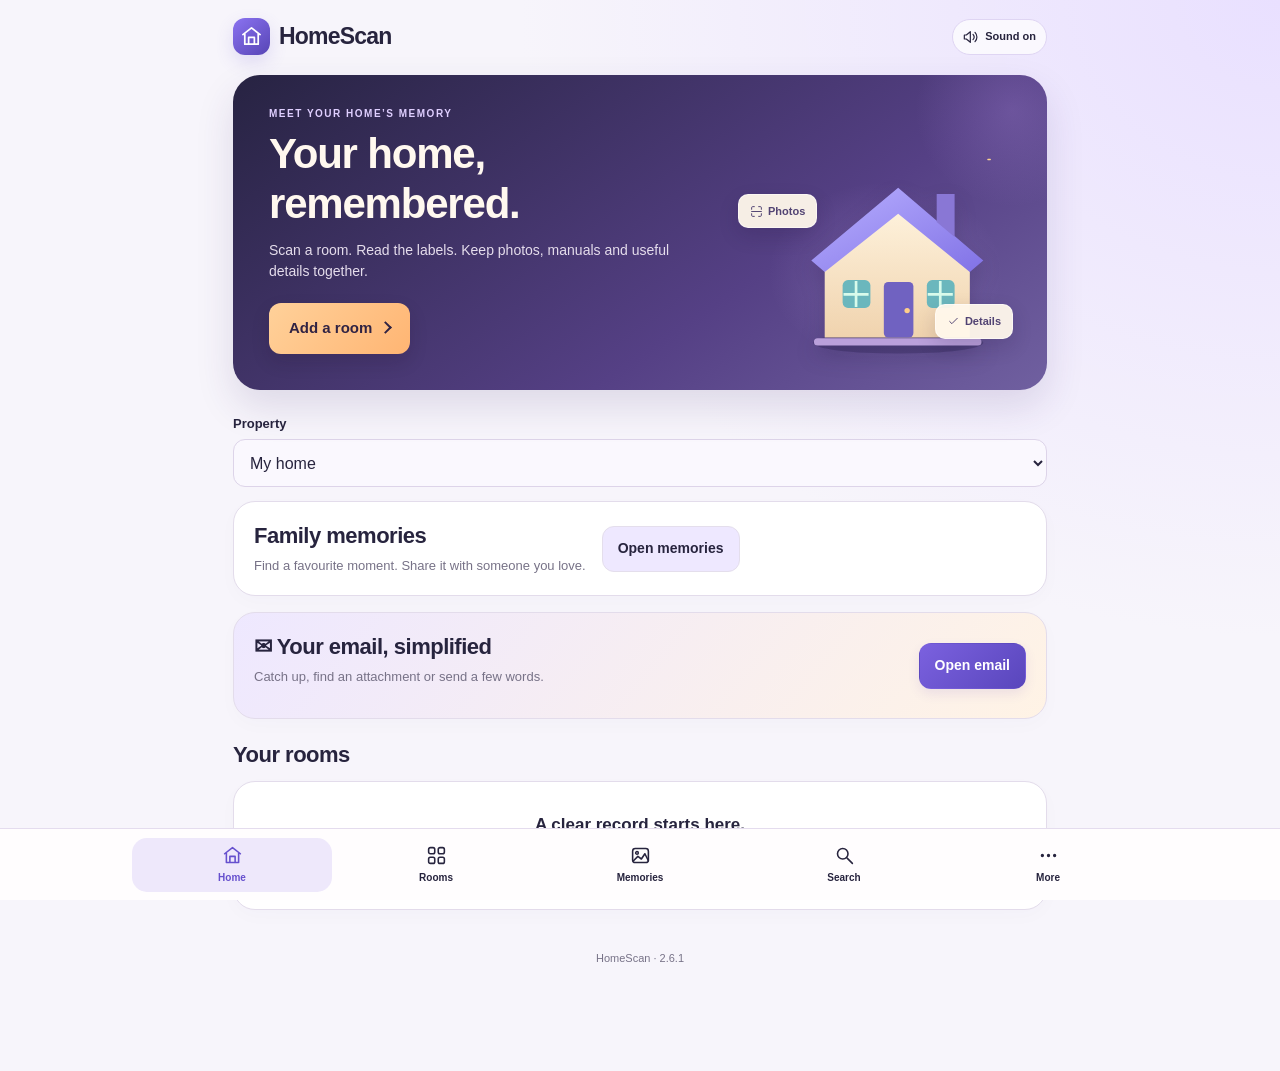
==== index.html @ ac012568 "Add files via upload" ====
<!doctype html>
<html lang="en"><head><meta charset="utf-8"><meta name="viewport" content="width=device-width,initial-scale=1,viewport-fit=cover"><meta name="theme-color" content="#f7f4fd"><meta name="apple-mobile-web-app-capable" content="yes"><meta name="apple-mobile-web-app-title" content="HomeScan"><title>HomeScan — Your home, remembered</title><link rel="manifest" href="manifest.webmanifest"><link rel="apple-touch-icon" href="icon-192.png"><link rel="stylesheet" href="styles.css?v=2.6.1"><script defer src="core.js?v=2.6.1"></script><script defer src="catalog.js?v=2.6.1"></script><script defer src="focused.js?v=2.6.1"></script><script defer src="labels.js?v=2.6.1"></script><script defer src="detection.js?v=2.6.1"></script><script defer src="experience.js?v=2.6.1"></script><script defer src="memories.js?v=2.6.1"></script><script defer src="voice.js?v=2.6.1"></script><script defer src="email-config.js?v=2.6.1"></script><script defer src="email.js?v=2.6.1"></script><script defer src="app.js?v=2.6.1"></script></head>
<body><div class="app"><header class="header"><a href="#home" class="brand" aria-label="HomeScan home"><span class="brand-icon" aria-hidden="true">⌂</span>HomeScan</a><button type="button" id="soundToggle" class="sound-toggle" aria-label="Toggle interaction sound"></button></header><div id="notice" class="notice hidden" role="status"></div><main id="content"><section class="card"><h1>Your home, remembered.</h1><p>Opening your room records…</p></section></main><footer>HomeScan · 2.6.1</footer></div><nav class="bottom-nav" aria-label="Main navigation"><button type="button" data-action="nav" data-page="home">Home</button><button type="button" data-action="nav" data-page="rooms">Rooms</button><button type="button" data-action="nav" data-page="memories">Memories</button><button type="button" data-action="nav" data-page="search">Search</button><button type="button" data-action="nav" data-page="more">More</button></nav><div id="toast" role="status" class="toast hidden"></div><div id="celebration" class="celebration hidden" aria-hidden="true"></div><dialog id="dialog" aria-labelledby="dialogTitle"><div id="dialogBody"></div></dialog><input class="hidden" id="photoInput" type="file" accept="image/*" capture="environment"><input class="hidden" id="galleryInput" type="file" accept="image/*"><input class="hidden" id="labelInput" type="file" accept="image/*" capture="environment"><input class="hidden" id="documentInput" type="file" accept="application/pdf,image/*"><input class="hidden" id="memoryFiles" type="file" accept="image/*,video/*" multiple><input class="hidden" id="memoryRestore" type="file" accept=".hsm,application/octet-stream"><input class="hidden" id="restoreInput" type="file" accept="application/json,.json"><script>if('serviceWorker' in navigator)navigator.serviceWorker.register('sw.js').catch(()=>{});</script></body></html>
---- styles.css ----
:root{--bg:#f4f6f1;--paper:#fff;--ink:#20362b;--muted:#68776d;--green:#276b51;--light:#e8f0e6;--line:#dce5da;--amber:#fff0d2;--amber-ink:#82591e;--red:#a4463c}*{box-sizing:border-box}body{margin:0;background:var(--bg);color:var(--ink);font:16px/1.5 -apple-system,BlinkMacSystemFont,"Segoe UI",sans-serif}button,input,select,textarea{font:inherit}button,a,input,select,textarea{-webkit-tap-highlight-color:transparent}button{cursor:pointer;min-height:46px;border-radius:12px;padding:10px 15px;border:1px solid var(--line);background:white;color:var(--ink);font-size:14px;font-weight:650}button.primary,.button.primary{background:var(--green);color:white;border-color:var(--green)}button.soft{background:var(--light)}button.danger{color:var(--red);background:#fff4f1;border-color:#eedbd3}button:disabled{opacity:.45;cursor:default}button:focus-visible,a:focus-visible{outline:3px solid #83b499;outline-offset:3px}a{color:var(--green);overflow-wrap:anywhere}h1,h2,h3,p{margin-top:0}h1{font-size:32px;letter-spacing:-1px;line-height:1.2;margin-bottom:12px}h2{font-size:22px;line-height:1.25;letter-spacing:-.5px;margin-bottom:12px}h3{font-size:17px;margin-bottom:6px}p{margin-bottom:12px}.app{max-width:850px;margin:auto;padding:calc(env(safe-area-inset-top) + 18px) 18px calc(env(safe-area-inset-bottom) + 104px)}.header{display:flex;justify-content:space-between;align-items:center;gap:10px;margin-bottom:26px}.brand{display:flex;align-items:center;gap:9px;font-size:23px;font-weight:750;letter-spacing:-.7px;text-decoration:none;color:var(--ink)}.brand-icon{width:37px;height:37px;display:grid;place-items:center;font-size:31px;border-radius:12px;background:var(--light);color:var(--green)}.privacy-label{font-size:12px;color:var(--muted)}.hero{margin:12px 2px 26px;max-width:580px}.hero p,.muted{color:var(--muted)}.eyebrow{text-transform:uppercase;letter-spacing:1.5px;font-size:11px;font-weight:700;color:var(--green);margin-bottom:8px}.card{background:white;border:1px solid var(--line);border-radius:20px;padding:20px;margin-bottom:16px}.card.tint{background:#edf3e8}.empty{text-align:center;padding:30px 12px;color:var(--muted)}.empty h2,.empty h3{color:var(--ink)}.actions{display:flex;gap:9px;align-items:center;flex-wrap:wrap}.actions>*{flex:1}.actions .wide{flex-basis:100%}.stack{display:grid;gap:12px}.grid{display:grid;gap:14px}.room-grid{grid-template-columns:repeat(auto-fit,minmax(230px,1fr))}.section-head{display:flex;justify-content:space-between;align-items:center;gap:12px;flex-wrap:wrap;margin:22px 0 12px}.section-head h2{margin:0}.room-card{padding:0;text-align:left;border-radius:18px;overflow:hidden;background:white;display:block;min-width:0}.room-card img,.room-empty{width:100%;height:145px;object-fit:cover;background:#e8eee5;display:block}.room-empty{display:grid;place-items:center;color:#72907c;font-size:42px}.room-caption{padding:14px 16px}.room-caption strong{display:block;font-size:18px}.small{font-size:13px;color:var(--muted)}label{display:block;font-size:13px;font-weight:650;margin-bottom:6px}input:not([type=checkbox]),select,textarea{width:100%;border:1px solid var(--line);border-radius:12px;background:#fafbf8;color:var(--ink);padding:12px;min-height:48px;font-size:16px}textarea{min-height:98px;resize:vertical}input:focus,select:focus,textarea:focus{outline:2px solid #99bea5;outline-offset:2px}.field{margin-bottom:14px}.fields{display:grid;gap:0 14px}.checkbox{display:flex;gap:10px;align-items:center;font-size:14px;font-weight:500}.checkbox input{width:21px;height:21px}.bottom-nav{position:fixed;bottom:0;left:0;right:0;z-index:20;display:flex;justify-content:center;background:#fffffff5;backdrop-filter:blur(16px);border-top:1px solid var(--line);padding:8px 8px calc(env(safe-area-inset-bottom) + 8px);gap:4px}.bottom-nav button{border:0;background:transparent;font-size:12px;flex:1;max-width:200px;padding:10px 7px}.bottom-nav button.active{background:var(--light);color:var(--green)}.item-card{display:flex;gap:14px;padding:15px 0;border-bottom:1px solid var(--line);align-items:flex-start}.item-card:last-child{border-bottom:0}.item-thumb{width:100px;min-width:100px;height:100px;object-fit:contain;background:#f1f4ed;border-radius:13px;display:block;border:1px solid var(--line)}.item-no-photo{display:grid;place-items:center;font-size:12px;text-align:center;color:var(--muted);padding:8px}.item-copy{min-width:0;flex:1}.item-copy h3{overflow-wrap:anywhere}.item-copy .actions{margin-top:10px;gap:6px}.item-copy .actions>*{flex:initial;min-height:40px;padding:8px 10px;font-size:12px}.pill{display:inline-block;border-radius:999px;padding:3px 8px;background:var(--light);color:var(--green);font-size:11px;white-space:nowrap}.pill.review{background:var(--amber);color:var(--amber-ink)}.qty{display:flex;gap:6px;align-items:center;margin-top:10px;font-size:13px}.qty button{min-height:34px;width:34px;padding:4px;font-size:16px}.camera{position:relative;border-radius:16px;background:#142b21;overflow:hidden;aspect-ratio:4/3}.camera video,.camera canvas{position:absolute;inset:0;width:100%;height:100%;object-fit:cover}.camera canvas{pointer-events:none}.camera-label{position:absolute;bottom:12px;left:12px;background:#0c201ac7;color:#e6eee7;border-radius:999px;padding:7px 11px;font-size:12px}.camera-idle{position:absolute;inset:0;display:grid;place-items:center;text-align:center;color:#b5c7b9;font-size:14px;padding:30px}.steps{display:flex;gap:8px;margin-bottom:16px}.steps button{flex:1}.steps button.active{background:var(--light);border-color:#93b69b}.notice{padding:13px 15px;border-radius:13px;background:var(--amber);color:var(--amber-ink);font-size:14px;margin-bottom:16px}.toast{position:fixed;z-index:100;left:16px;right:16px;bottom:calc(env(safe-area-inset-bottom) + 87px);max-width:700px;margin:auto;background:#203b2ef5;color:white;padding:13px 17px;border-radius:13px;box-shadow:0 8px 24px #12201633;font-size:14px}.toast button{margin-left:10px;min-height:32px;padding:4px 10px}dialog{border:1px solid var(--line);border-radius:21px;padding:0;width:calc(100% - 24px);max-width:700px;max-height:90dvh;color:var(--ink);background:white}dialog::backdrop{background:#11291ecc;backdrop-filter:blur(3px)}.dialog-top{position:sticky;top:0;z-index:2;background:white;padding:17px 20px;border-bottom:1px solid var(--line);display:flex;align-items:center;justify-content:space-between;gap:12px}.dialog-top h2{margin:0}.dialog-body{padding:20px}.dialog-photo{display:block;width:100%;max-height:320px;object-fit:contain;background:#f3f5ef;border-radius:14px;margin-bottom:14px}.label-photo{max-height:230px}.divider{border-top:1px solid var(--line);padding-top:18px;margin-top:20px}.document-row{display:flex;align-items:center;gap:10px;margin:10px 0;overflow-wrap:anywhere}.document-row>*:first-child{flex:1}.links a,.button{display:inline-flex;justify-content:center;align-items:center;border:1px solid var(--line);border-radius:12px;min-height:45px;padding:9px 12px;text-decoration:none;font-size:14px;font-weight:650;background:white}.links{display:flex;gap:8px;flex-wrap:wrap}.check-banner{background:#fff4df;padding:13px;border-radius:12px;margin-bottom:14px;font-size:13px}.help-topic{padding:15px 0;border-bottom:1px solid var(--line)}.help-topic:last-child{border:0}.due-row{display:flex;gap:12px;align-items:flex-start;padding:12px 0;border-bottom:1px solid var(--line)}.due-row>*:first-child{flex:1}.progress-note{font-size:13px;color:var(--muted);min-height:22px;margin:12px 0}.room-toolbar{position:sticky;bottom:85px;background:#fffdf8eF;backdrop-filter:blur(10px);border:1px solid var(--line);border-radius:15px;padding:12px;margin-top:16px;z-index:5}footer{text-align:center;font-size:11px;color:var(--muted);padding:24px 0 0}.hidden{display:none!important}@media(min-width:640px){.fields{grid-template-columns:1fr 1fr}.fields .full{grid-column:1/-1}.hero h1{font-size:40px}}@media(max-width:360px){.app{padding-left:12px;padding-right:12px}.card{padding:16px}.item-thumb{width:78px;min-width:78px;height:78px}.item-card{gap:10px}}

.qty{flex-wrap:wrap}.qty .danger{margin-left:0!important;flex-basis:100%;width:auto}.editor-tabs{display:flex;gap:5px;background:white;padding:0 0 14px;position:sticky;top:76px;z-index:3}.editor-tabs button{flex:1;font-size:12px;padding:8px 5px}.editor-tabs button.active{background:var(--light);color:var(--green)}.editor-save{position:sticky;bottom:-20px;background:white;padding:13px 0 3px;border-top:1px solid var(--line);margin-top:18px;z-index:3}.editor-panel .divider:first-child{border-top:0;padding-top:0;margin-top:0}

.editor-save{bottom:0;padding-bottom:12px;background:white;box-shadow:0 -8px 12px #fffffff5}.editor-save button{font-size:13px;padding:10px 9px;min-height:46px}
/* HomeScan experience: warm, expressive and readable. */
:root{--bg:#f7f5fb;--ink:#27243e;--muted:#777287;--green:#6650ce;--light:#eee9ff;--line:#e4deec}body{background:radial-gradient(ellipse at 100% 0,#e9e0ff 0,transparent 42%),var(--bg)}.header{margin-bottom:20px}.brand-icon{background:linear-gradient(140deg,#8b73f1,#5745b5);color:white;box-shadow:0 7px 18px #6650ce29}.brand-icon svg{width:23px;height:23px}.brand{letter-spacing:-.8px}.sound-toggle{display:flex;align-items:center;gap:6px;min-height:36px;padding:6px 10px;font-size:11px;background:#ffffffb8;border-color:#dfd5f3;border-radius:999px}.sound-toggle svg{width:16px;height:16px}.hero-home{position:relative;border-radius:27px;background:linear-gradient(145deg,#272342,#554085 64%,#7060a0);color:white;padding:25px 23px 15px;overflow:hidden;box-shadow:0 17px 38px #39236a22;margin:0 0 24px;max-width:none}.hero-home:before{content:"";position:absolute;width:210px;height:210px;border-radius:50%;background:radial-gradient(circle,#ae8cdf40,transparent 65%);right:-70px;top:-70px}.hero-home .eyebrow{color:#dfcfff;font-size:10px;position:relative}.hero-home h1{color:#fff8ef;font-size:35px;letter-spacing:-1.2px;position:relative;margin-bottom:10px}.hero-home p{color:#e5ddec;font-size:14px;max-width:330px;position:relative}.hero-floor{display:flex;align-items:center;gap:8px;justify-content:space-between;min-height:145px}.hero-primary.primary{background:linear-gradient(130deg,#ffd19a,#ffb573);color:#312343;border:0;box-shadow:0 8px 18px #19102325;padding:14px 20px;font-size:15px;white-space:nowrap;position:relative;z-index:3}.home-art{position:relative;min-width:175px;width:190px;height:153px;flex-shrink:0}.house-illustration{position:absolute;width:200px;height:160px;right:-13px;bottom:-1px;filter:drop-shadow(0 9px 10px #180d3933);animation:house-float 5s ease-in-out infinite}.art-halo{position:absolute;inset:18px 0 -6px;background:radial-gradient(ellipse,#d5b7ff33,transparent 65%);border-radius:50%}.art-chip{position:absolute;background:#fff8ebf2;border:1px solid #ffffff8a;box-shadow:0 8px 20px #21133629;color:#514373;font-size:9px;border-radius:10px;padding:6px 8px;display:flex;align-items:center;gap:5px;animation:chip-float 4.5s ease-in-out infinite}.art-chip svg{width:13px;height:13px}.chip-photo{left:-5px;top:16px;animation-delay:-1.4s}.chip-manual{right:-2px;bottom:12px;animation-delay:-2.8s}.art-spark{position:absolute;right:15px;top:1px;color:#ffd590;width:20px;height:20px;animation:spark-turn 8s ease-in-out infinite}.art-spark svg{width:100%;height:100%}.card{border-radius:22px;box-shadow:0 6px 20px #3a245005;border-color:#e3dceb}.card.tint{background:linear-gradient(120deg,#f3edff,#fff3e8)}button.primary,.button.primary{background:linear-gradient(135deg,#7b61df,#5946bc);border-color:transparent;box-shadow:0 5px 12px #5c45bd1b}button.soft{background:#eee8ff}input:not([type=checkbox]),select,textarea{background:#faf8fe;border-color:#ddd4e9}input:focus,select:focus,textarea:focus{outline-color:#b9a3ef}.room-card{box-shadow:0 8px 25px #35204e0a;border-color:#dfd5ec}.room-caption{position:relative}.room-caption:after{content:"↗";position:absolute;right:16px;top:16px;font-size:20px;color:#8b76cb}.room-card:hover .room-caption{background:#fbf8ff}.room-empty{background:linear-gradient(140deg,#dfd0f4,#f3d9ba);color:#796298}.bottom-nav{background:#fffdfefa;border-color:#e4dcee;padding-top:9px}.bottom-nav button{display:flex;align-items:center;justify-content:center;flex-direction:column;gap:4px;padding:7px 5px;border-radius:15px}.bottom-nav svg{width:21px;height:21px}.bottom-nav button.active{background:#eee8fb;color:#6650ce}.bottom-nav span{font-size:10px;font-weight:650}.pill{background:#e7f4ee;color:#39745b}.pill.review{background:#fff1d7;color:#8c6127}.item-thumb{background:#f0ebf7;box-shadow:0 4px 12px #3e29560a}.item-copy h3{letter-spacing:-.25px}.item-copy .actions button{border-color:#ded2ee}.item-card{border-color:#ece4f2}.camera{border:2px solid #e7dafd;box-shadow:0 7px 24px #533b7820}.scan-guide{position:absolute;inset:18px;pointer-events:none;z-index:4}.scan-guide span{position:absolute;width:23px;height:23px;border-color:#dcd2ff;border-style:solid}.scan-guide span:nth-child(1){left:0;top:0;border-width:3px 0 0 3px;border-radius:7px 0 0}.scan-guide span:nth-child(2){right:0;top:0;border-width:3px 3px 0 0;border-radius:0 7px 0 0}.scan-guide span:nth-child(3){left:0;bottom:0;border-width:0 0 3px 3px;border-radius:0 0 0 7px}.scan-guide span:nth-child(4){right:0;bottom:0;border-width:0 3px 3px 0;border-radius:0 0 7px}.scan-beam{display:none;position:absolute;left:4px;right:4px;height:1px;background:linear-gradient(90deg,transparent,#c4aaff,transparent);box-shadow:0 0 18px 4px #b59af542;top:50%}.scanning .scan-beam{display:block;animation:scan-sweep 3.5s ease-in-out infinite}.scanning{border-color:#ba9de8}.camera-label{background:#3a2557df}.room-toolbar{border-color:#ddceeb;box-shadow:0 10px 25px #3e1d4e10}.toast{background:linear-gradient(120deg,#342650,#514075);border:1px solid #8975a155;box-shadow:0 8px 27px #3b21532b;animation:toast-in 230ms ease-out}.toast:before{content:"✦";color:#ffd08f;padding-right:8px}.dialog-top{border-bottom-color:#ece4f3}.dialog-top button{border-color:#e3d7ef}.editor-tabs button.active{background:#eee7fd}.check-banner{border:1px solid #f2d6a5;background:#fff6e7}.auto-filled{animation:field-read 1.2s ease-out;border-color:#9f85dc!important}.celebration{position:fixed;left:50%;bottom:125px;z-index:120;pointer-events:none}.celebration span{position:absolute;width:6px;height:9px;border-radius:3px;animation:celebrate-dot 850ms ease-out forwards}.progress-note:has(+.actions) {transition:color .2s}.notice{border:1px solid #edd3a1}.hero-home .hero-primary:after{content:"↗";margin-left:9px}.brand:active{opacity:.8}.editor-tabs{box-shadow:0 6px 12px #fff}.editor-save{box-shadow:0 -10px 18px #fff}.divider{border-color:#ece3f2}
@keyframes house-float{0%,100%{transform:translateY(0)}50%{transform:translateY(-6px)}}@keyframes chip-float{0%,100%{transform:translateY(0) rotate(-2deg)}50%{transform:translateY(-5px) rotate(1deg)}}@keyframes spark-turn{0%,100%{transform:rotate(0) scale(1)}50%{transform:rotate(25deg) scale(1.15)}}@keyframes scan-sweep{0%,100%{transform:translateY(-70px);opacity:.4}50%{transform:translateY(70px);opacity:.8}}@keyframes toast-in{from{transform:translateY(12px);opacity:0}to{transform:translateY(0);opacity:1}}@keyframes field-read{0%{background:#d9c8fc;box-shadow:0 0 0 3px #b6a0e344}100%{background:#faf8fe;box-shadow:0 0 0 0 transparent}}@keyframes celebrate-dot{0%{opacity:1;transform:translate(0,0) rotate(0)}100%{opacity:0;transform:translate(var(--x),var(--y)) rotate(180deg)}}html[data-motion=off] *,html[data-motion=off] *:before,html[data-motion=off] *:after{animation:none!important;transition:none!important;scroll-behavior:auto!important}html[data-motion=off] .scan-beam{display:none}@media(prefers-reduced-motion:reduce){html:not([data-motion=on]) *{animation:none!important;transition:none!important}}@media(max-width:360px){.hero-home{padding:22px 19px 12px}.hero-home h1{font-size:31px}.home-art{min-width:142px;width:150px;height:135px}.house-illustration{width:170px;height:142px;right:-14px}.hero-primary.primary{padding:13px 14px;font-size:14px}.art-chip{font-size:8px;padding:5px}.chip-photo{left:-3px}.chip-manual{right:-6px}.hero-floor{gap:3px;min-height:135px}}@media(min-width:640px){.hero-home{min-height:265px;padding:31px 36px}.hero-home h1{font-size:42px}.hero-home p{max-width:430px}.hero-floor{min-height:65px}.home-art{position:absolute;right:34px;bottom:24px;width:255px;height:210px}.house-illustration{width:270px;height:215px}.chip-photo{top:38px;left:-20px}.chip-manual{bottom:27px;right:0}.art-chip{font-size:11px;padding:8px 11px}.hero-home .hero-primary{margin-top:4px}}
.hero-home .hero-primary:after{content:'';display:inline-block;width:7px;height:7px;border-top:2px solid currentColor;border-right:2px solid currentColor;transform:rotate(45deg);vertical-align:1px}
@media(max-width:639px){.home-art{min-width:0;width:140px;height:145px;flex:0 1 140px}.house-illustration{width:155px;height:135px;right:-5px;bottom:0}.art-chip{font-size:8px;padding:5px 6px}.chip-photo{left:0;top:15px}.chip-manual{right:0;bottom:8px}.art-spark{right:2px}}
@media(max-width:360px){.home-art{width:110px;flex-basis:110px;height:128px}.house-illustration{width:130px;height:120px;right:-5px}.art-chip{font-size:7px;padding:4px}.chip-photo{left:0;top:8px}.chip-manual{right:0;bottom:5px}}
.entry-prompt{padding:12px 14px;border-radius:12px;background:#eee9ff;color:#503d87;font-size:14px}.quick-choice select{background:#f0eaff;border-color:#d5c7eb}.fields .quick-choice{grid-column:1/-1}
.memory-hero{padding:26px;border-radius:24px;background:linear-gradient(125deg,#efe6ff,#fff0de);max-width:none}.memory-hero h1{color:#4b3277}.memory-storage-note{font-size:12px;color:var(--muted);margin:0 4px 18px}.memory-grid{display:grid;grid-template-columns:repeat(auto-fill,minmax(145px,1fr));gap:12px}.memory-grid>.empty{grid-column:1/-1}.memory-card{position:relative;border:1px solid var(--line);border-radius:18px;background:white;overflow:hidden;min-width:0}.memory-preview{border:0;border-radius:0;padding:0;display:block;width:100%;position:relative;background:#ece5f4;height:175px}.memory-preview img,.memory-preview video{width:100%;height:100%;object-fit:cover}.memory-caption{padding:11px 12px}.memory-caption strong,.memory-caption span{display:block;overflow-wrap:anywhere}.memory-caption strong{font-size:14px}.memory-caption span{font-size:11px;color:var(--muted);margin-top:3px}.memory-select{position:absolute;top:10px;left:10px;z-index:2;background:#fff;border-radius:8px;padding:5px;display:flex;box-shadow:0 2px 8px #0002}.memory-select input{width:20px;height:20px;accent-color:#6650ce;margin:0}.memory-select:has(:checked){background:#e3d6ff}.video-mark{position:absolute;bottom:9px;right:9px;border-radius:8px;background:#312442dc;color:#fff;font-size:11px;padding:4px 7px}.memory-tools{display:flex;gap:8px;align-items:center;margin-bottom:16px;flex-wrap:wrap}.memory-tools>span{font-size:13px;flex:1;min-width:140px}.memory-tools button{min-height:36px;font-size:12px;padding:6px 10px}.memory-sharebar{position:sticky;bottom:85px;margin-top:18px;background:#fffcf7ed;backdrop-filter:blur(12px);padding:12px;border:1px solid var(--line);border-radius:16px;z-index:4}.memory-sharebar p{margin:8px 0 0}.memory-view img,.memory-view video{width:100%;max-height:320px;object-fit:contain;border-radius:14px;background:#ede7f6}.preview-unavailable{font-size:12px;padding:20px;object-fit:contain!important}.memory-home-link{display:flex;align-items:center;gap:16px}.memory-home-link h2{margin-bottom:6px}.memory-home-link p{margin-bottom:0}.bottom-nav button{font-size:10px;padding-left:3px;padding-right:3px}@media(max-width:360px){.memory-grid{grid-template-columns:1fr 1fr;gap:9px}.memory-preview{height:140px}.memory-home-link{display:block}.memory-home-link button{margin-top:12px}}
.voice-button{min-height:34px;padding:5px 11px;font-size:12px;background:#eee8fb;color:#59438d;margin-top:6px;border-radius:999px}.voice-panel{background:#eee7fb;border:1px solid #d5c6ee;border-radius:14px;padding:14px;margin:10px 0}.voice-transcript{font-size:17px;font-weight:650;white-space:pre-wrap}.voice-panel p{margin-bottom:8px}.voice-panel .small{font-weight:400}.voice-panel .actions button{min-height:40px;font-size:13px}
.toast{pointer-events:none}.toast button{pointer-events:auto}
.room-toolbar{position:fixed;left:18px;right:18px;bottom:calc(env(safe-area-inset-bottom) + 85px);max-width:814px;margin:auto;z-index:25;background:#fffdf8f5}body[data-page=workspace] .app{padding-bottom:215px}body[data-page=workspace] .toast{bottom:calc(env(safe-area-inset-bottom) + 180px)}

/* Email: readable summaries, large tap targets and familiar composing. */
.email-home-link{background:linear-gradient(130deg,#eee8ff,#fff3e5);display:flex;align-items:center;justify-content:space-between;gap:16px}.email-home-link h2{margin-bottom:6px}.email-hero{background:linear-gradient(135deg,#ece4ff,#faf4e8)}.email-tabs{display:flex;gap:8px;margin:20px 0}.email-tabs button{flex:1;min-width:0;padding:14px 8px;font-size:14px}.email-tabs [aria-pressed=true]{background:var(--ink,#332646);color:white}.email-status{min-height:24px;margin:12px 4px;overflow-wrap:anywhere}.email-heading{display:flex;gap:12px;align-items:flex-start;justify-content:space-between}.email-heading>div{min-width:0}.email-card h2,.email-heading h2{font-size:21px;overflow-wrap:anywhere}.email-card .eyebrow{font-size:12px;overflow-wrap:anywhere}.email-original{flex-shrink:0;display:flex;flex-direction:column;align-items:center;justify-content:center;min-width:64px;min-height:64px;text-decoration:none;background:#eee8ff;border-radius:18px;color:#463366;font-size:12px}.email-original span:first-child{font-size:28px}.email-summary{line-height:1.65;white-space:pre-line;overflow-wrap:anywhere}.email-file{display:flex;align-items:center;justify-content:space-between;gap:12px;padding:14px 0;border-bottom:1px solid #e8e2ee}.email-file>span{min-width:0;overflow-wrap:anywhere}.email-file small{display:block}.email-file button{flex-shrink:0;font-size:13px;padding:12px}.email-preview{white-space:pre-wrap;overflow-wrap:anywhere;line-height:1.7;background:#f5f1fa;border-radius:16px;padding:18px;max-height:45vh;overflow:auto}.email-option{display:flex;align-items:center;gap:12px;margin:18px 0;line-height:1.5}.email-option input{width:24px;height:24px;flex-shrink:0}#emailPane details{margin:14px 0}#emailPane summary{cursor:pointer;padding:12px 0;min-height:44px}#emailPane textarea{width:100%;font:inherit;line-height:1.6}#emailPane input,#emailPane select{max-width:100%}@media(max-width:420px){.email-home-link{display:block}.email-home-link button{margin-top:12px;width:100%}.email-file{align-items:flex-start;flex-direction:column}.email-tabs button{font-size:12px}.email-heading h2{font-size:19px}}
.email-hero{padding:24px;border-radius:24px;max-width:none}.email-hero .actions{margin-top:20px}.email-hero .small{margin:14px 0 0}.email-status:empty{display:none}
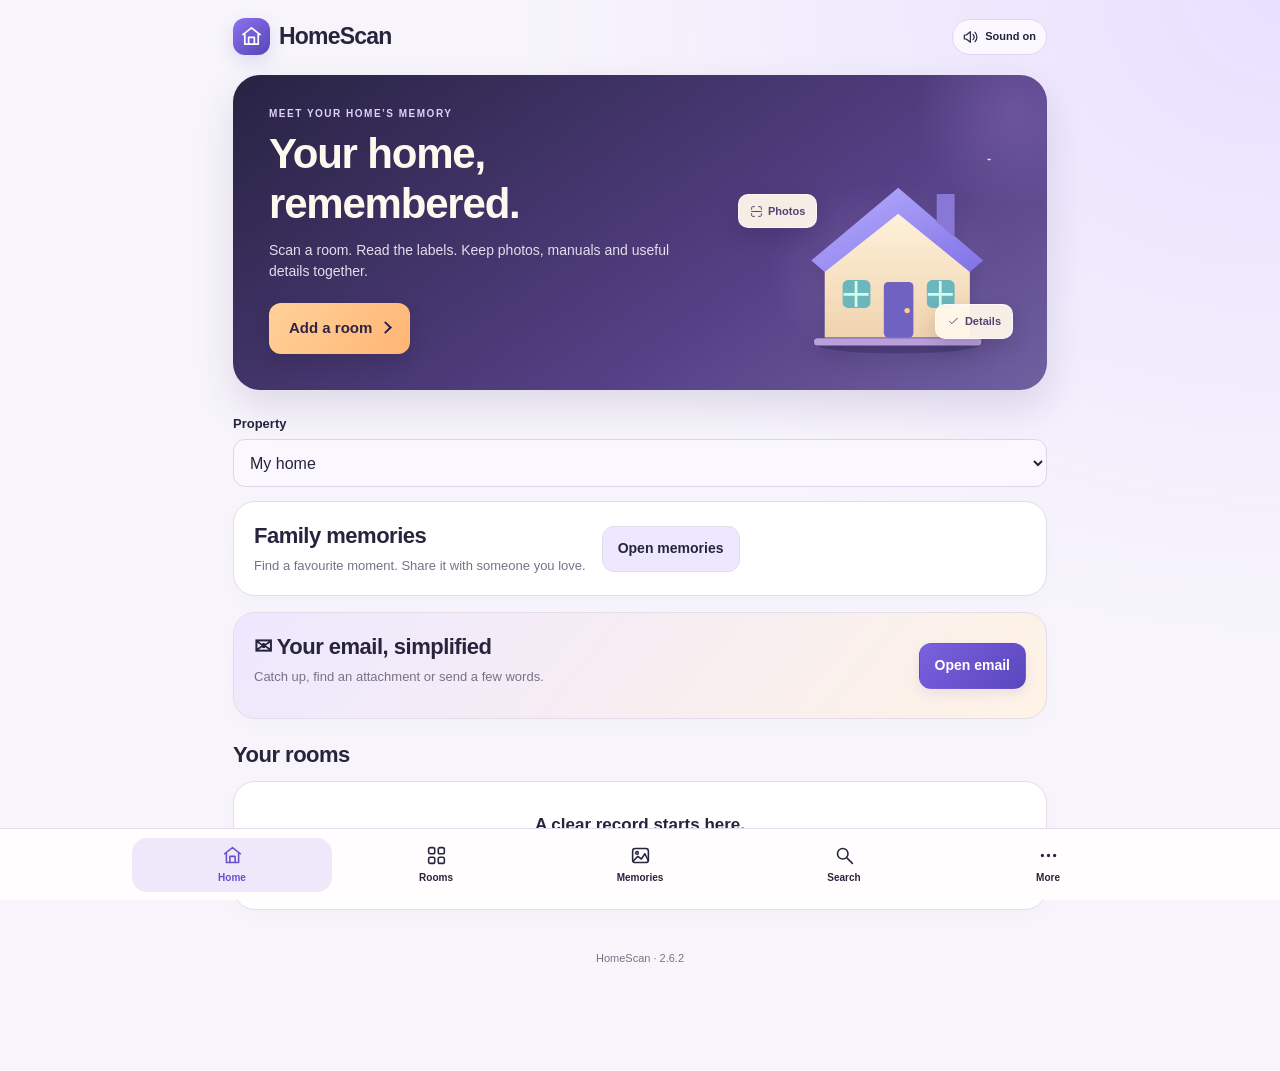
==== commit ec9f4338: "Add files via upload" ====
--- a/index.html
+++ b/index.html
@@ -1,3 +1,3 @@
 <!doctype html>
-<html lang="en"><head><meta charset="utf-8"><meta name="viewport" content="width=device-width,initial-scale=1,viewport-fit=cover"><meta name="theme-color" content="#f7f4fd"><meta name="apple-mobile-web-app-capable" content="yes"><meta name="apple-mobile-web-app-title" content="HomeScan"><title>HomeScan — Your home, remembered</title><link rel="manifest" href="manifest.webmanifest"><link rel="apple-touch-icon" href="icon-192.png"><link rel="stylesheet" href="styles.css?v=2.6.1"><script defer src="core.js?v=2.6.1"></script><script defer src="catalog.js?v=2.6.1"></script><script defer src="focused.js?v=2.6.1"></script><script defer src="labels.js?v=2.6.1"></script><script defer src="detection.js?v=2.6.1"></script><script defer src="experience.js?v=2.6.1"></script><script defer src="memories.js?v=2.6.1"></script><script defer src="voice.js?v=2.6.1"></script><script defer src="email-config.js?v=2.6.1"></script><script defer src="email.js?v=2.6.1"></script><script defer src="app.js?v=2.6.1"></script></head>
-<body><div class="app"><header class="header"><a href="#home" class="brand" aria-label="HomeScan home"><span class="brand-icon" aria-hidden="true">⌂</span>HomeScan</a><button type="button" id="soundToggle" class="sound-toggle" aria-label="Toggle interaction sound"></button></header><div id="notice" class="notice hidden" role="status"></div><main id="content"><section class="card"><h1>Your home, remembered.</h1><p>Opening your room records…</p></section></main><footer>HomeScan · 2.6.1</footer></div><nav class="bottom-nav" aria-label="Main navigation"><button type="button" data-action="nav" data-page="home">Home</button><button type="button" data-action="nav" data-page="rooms">Rooms</button><button type="button" data-action="nav" data-page="memories">Memories</button><button type="button" data-action="nav" data-page="search">Search</button><button type="button" data-action="nav" data-page="more">More</button></nav><div id="toast" role="status" class="toast hidden"></div><div id="celebration" class="celebration hidden" aria-hidden="true"></div><dialog id="dialog" aria-labelledby="dialogTitle"><div id="dialogBody"></div></dialog><input class="hidden" id="photoInput" type="file" accept="image/*" capture="environment"><input class="hidden" id="galleryInput" type="file" accept="image/*"><input class="hidden" id="labelInput" type="file" accept="image/*" capture="environment"><input class="hidden" id="documentInput" type="file" accept="application/pdf,image/*"><input class="hidden" id="memoryFiles" type="file" accept="image/*,video/*" multiple><input class="hidden" id="memoryRestore" type="file" accept=".hsm,application/octet-stream"><input class="hidden" id="restoreInput" type="file" accept="application/json,.json"><script>if('serviceWorker' in navigator)navigator.serviceWorker.register('sw.js').catch(()=>{});</script></body></html>
+<html lang="en"><head><meta charset="utf-8"><meta name="viewport" content="width=device-width,initial-scale=1,viewport-fit=cover"><meta name="theme-color" content="#f7f4fd"><meta name="apple-mobile-web-app-capable" content="yes"><meta name="apple-mobile-web-app-title" content="HomeScan"><title>HomeScan — Your home, remembered</title><link rel="manifest" href="manifest.webmanifest"><link rel="apple-touch-icon" href="icon-192.png"><link rel="stylesheet" href="styles.css?v=2.6.2"><script defer src="core.js?v=2.6.2"></script><script defer src="catalog.js?v=2.6.2"></script><script defer src="focused.js?v=2.6.2"></script><script defer src="labels.js?v=2.6.2"></script><script defer src="detection.js?v=2.6.2"></script><script defer src="experience.js?v=2.6.2"></script><script defer src="memories.js?v=2.6.2"></script><script defer src="voice.js?v=2.6.2"></script><script defer src="email-config.js?v=2.6.2"></script><script defer src="email.js?v=2.6.2"></script><script defer src="app.js?v=2.6.2"></script></head>
+<body><div class="app"><header class="header"><a href="#home" class="brand" aria-label="HomeScan home"><span class="brand-icon" aria-hidden="true">⌂</span>HomeScan</a><button type="button" id="soundToggle" class="sound-toggle" aria-label="Toggle interaction sound"></button></header><div id="notice" class="notice hidden" role="status"></div><main id="content"><section class="card"><h1>Your home, remembered.</h1><p>Opening your room records…</p></section></main><footer>HomeScan · 2.6.2</footer></div><nav class="bottom-nav" aria-label="Main navigation"><button type="button" data-action="nav" data-page="home">Home</button><button type="button" data-action="nav" data-page="rooms">Rooms</button><button type="button" data-action="nav" data-page="memories">Memories</button><button type="button" data-action="nav" data-page="search">Search</button><button type="button" data-action="nav" data-page="more">More</button></nav><div id="toast" role="status" class="toast hidden"></div><div id="celebration" class="celebration hidden" aria-hidden="true"></div><dialog id="dialog" aria-labelledby="dialogTitle"><div id="dialogBody"></div></dialog><input class="hidden" id="photoInput" type="file" accept="image/*" capture="environment"><input class="hidden" id="galleryInput" type="file" accept="image/*"><input class="hidden" id="labelInput" type="file" accept="image/*" capture="environment"><input class="hidden" id="documentInput" type="file" accept="application/pdf,image/*"><input class="hidden" id="memoryFiles" type="file" accept="image/*,video/*" multiple><input class="hidden" id="memoryRestore" type="file" accept=".hsm,application/octet-stream"><input class="hidden" id="restoreInput" type="file" accept="application/json,.json"><script>if('serviceWorker' in navigator)navigator.serviceWorker.register('sw.js').catch(()=>{});</script></body></html>
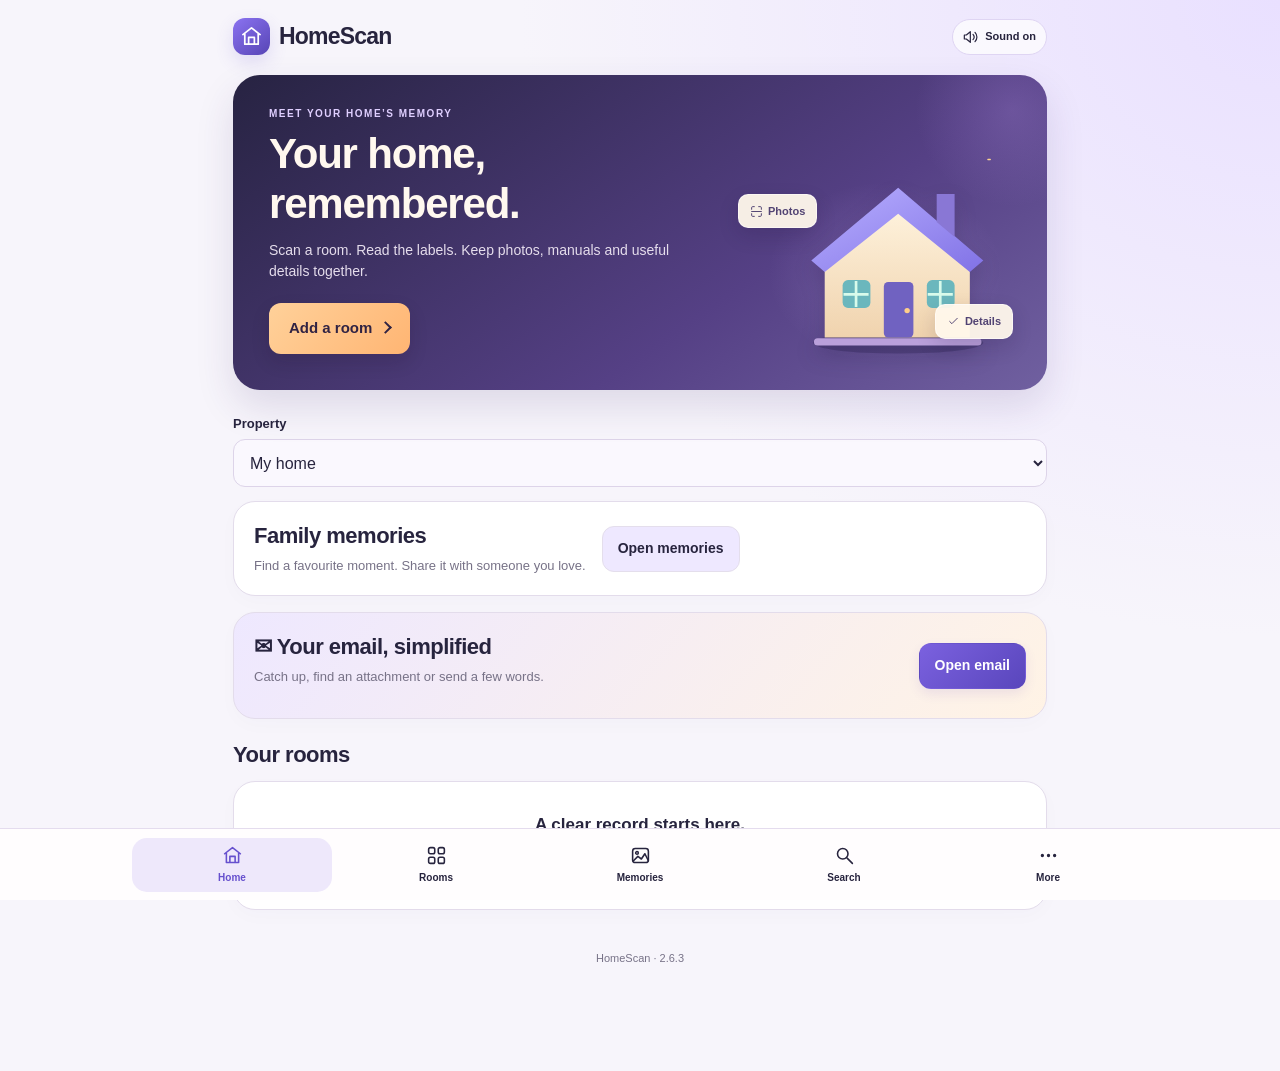
==== commit 1b4a4a90: "Add files via upload" ====
--- a/index.html
+++ b/index.html
@@ -1,3 +1,3 @@
 <!doctype html>
-<html lang="en"><head><meta charset="utf-8"><meta name="viewport" content="width=device-width,initial-scale=1,viewport-fit=cover"><meta name="theme-color" content="#f7f4fd"><meta name="apple-mobile-web-app-capable" content="yes"><meta name="apple-mobile-web-app-title" content="HomeScan"><title>HomeScan — Your home, remembered</title><link rel="manifest" href="manifest.webmanifest"><link rel="apple-touch-icon" href="icon-192.png"><link rel="stylesheet" href="styles.css?v=2.6.2"><script defer src="core.js?v=2.6.2"></script><script defer src="catalog.js?v=2.6.2"></script><script defer src="focused.js?v=2.6.2"></script><script defer src="labels.js?v=2.6.2"></script><script defer src="detection.js?v=2.6.2"></script><script defer src="experience.js?v=2.6.2"></script><script defer src="memories.js?v=2.6.2"></script><script defer src="voice.js?v=2.6.2"></script><script defer src="email-config.js?v=2.6.2"></script><script defer src="email.js?v=2.6.2"></script><script defer src="app.js?v=2.6.2"></script></head>
-<body><div class="app"><header class="header"><a href="#home" class="brand" aria-label="HomeScan home"><span class="brand-icon" aria-hidden="true">⌂</span>HomeScan</a><button type="button" id="soundToggle" class="sound-toggle" aria-label="Toggle interaction sound"></button></header><div id="notice" class="notice hidden" role="status"></div><main id="content"><section class="card"><h1>Your home, remembered.</h1><p>Opening your room records…</p></section></main><footer>HomeScan · 2.6.2</footer></div><nav class="bottom-nav" aria-label="Main navigation"><button type="button" data-action="nav" data-page="home">Home</button><button type="button" data-action="nav" data-page="rooms">Rooms</button><button type="button" data-action="nav" data-page="memories">Memories</button><button type="button" data-action="nav" data-page="search">Search</button><button type="button" data-action="nav" data-page="more">More</button></nav><div id="toast" role="status" class="toast hidden"></div><div id="celebration" class="celebration hidden" aria-hidden="true"></div><dialog id="dialog" aria-labelledby="dialogTitle"><div id="dialogBody"></div></dialog><input class="hidden" id="photoInput" type="file" accept="image/*" capture="environment"><input class="hidden" id="galleryInput" type="file" accept="image/*"><input class="hidden" id="labelInput" type="file" accept="image/*" capture="environment"><input class="hidden" id="documentInput" type="file" accept="application/pdf,image/*"><input class="hidden" id="memoryFiles" type="file" accept="image/*,video/*" multiple><input class="hidden" id="memoryRestore" type="file" accept=".hsm,application/octet-stream"><input class="hidden" id="restoreInput" type="file" accept="application/json,.json"><script>if('serviceWorker' in navigator)navigator.serviceWorker.register('sw.js').catch(()=>{});</script></body></html>
+<html lang="en"><head><meta charset="utf-8"><meta name="viewport" content="width=device-width,initial-scale=1,viewport-fit=cover"><meta name="theme-color" content="#f7f4fd"><meta name="apple-mobile-web-app-capable" content="yes"><meta name="apple-mobile-web-app-title" content="HomeScan"><title>HomeScan — Your home, remembered</title><link rel="manifest" href="manifest.webmanifest"><link rel="apple-touch-icon" href="icon-192.png"><link rel="stylesheet" href="styles.css?v=2.6.3"><script defer src="core.js?v=2.6.3"></script><script defer src="catalog.js?v=2.6.3"></script><script defer src="focused.js?v=2.6.3"></script><script defer src="labels.js?v=2.6.3"></script><script defer src="detection.js?v=2.6.3"></script><script defer src="experience.js?v=2.6.3"></script><script defer src="memories.js?v=2.6.3"></script><script defer src="voice.js?v=2.6.3"></script><script defer src="email-config.js?v=2.6.3"></script><script defer src="email.js?v=2.6.3"></script><script defer src="app.js?v=2.6.3"></script></head>
+<body><div class="app"><header class="header"><a href="#home" class="brand" aria-label="HomeScan home"><span class="brand-icon" aria-hidden="true">⌂</span>HomeScan</a><button type="button" id="soundToggle" class="sound-toggle" aria-label="Toggle interaction sound"></button></header><div id="notice" class="notice hidden" role="status"></div><main id="content"><section class="card"><h1>Your home, remembered.</h1><p>Opening your room records…</p></section></main><footer>HomeScan · 2.6.3</footer></div><nav class="bottom-nav" aria-label="Main navigation"><button type="button" data-action="nav" data-page="home">Home</button><button type="button" data-action="nav" data-page="rooms">Rooms</button><button type="button" data-action="nav" data-page="memories">Memories</button><button type="button" data-action="nav" data-page="search">Search</button><button type="button" data-action="nav" data-page="more">More</button></nav><div id="toast" role="status" class="toast hidden"></div><div id="celebration" class="celebration hidden" aria-hidden="true"></div><dialog id="dialog" aria-labelledby="dialogTitle"><div id="dialogBody"></div></dialog><input class="hidden" id="photoInput" type="file" accept="image/*" capture="environment"><input class="hidden" id="galleryInput" type="file" accept="image/*"><input class="hidden" id="labelInput" type="file" accept="image/*" capture="environment"><input class="hidden" id="documentInput" type="file" accept="application/pdf,image/*"><input class="hidden" id="memoryFiles" type="file" accept="image/*,video/*" multiple><input class="hidden" id="memoryRestore" type="file" accept=".hsm,application/octet-stream"><input class="hidden" id="restoreInput" type="file" accept="application/json,.json"><script>if('serviceWorker' in navigator)navigator.serviceWorker.register('sw.js').catch(()=>{});</script></body></html>
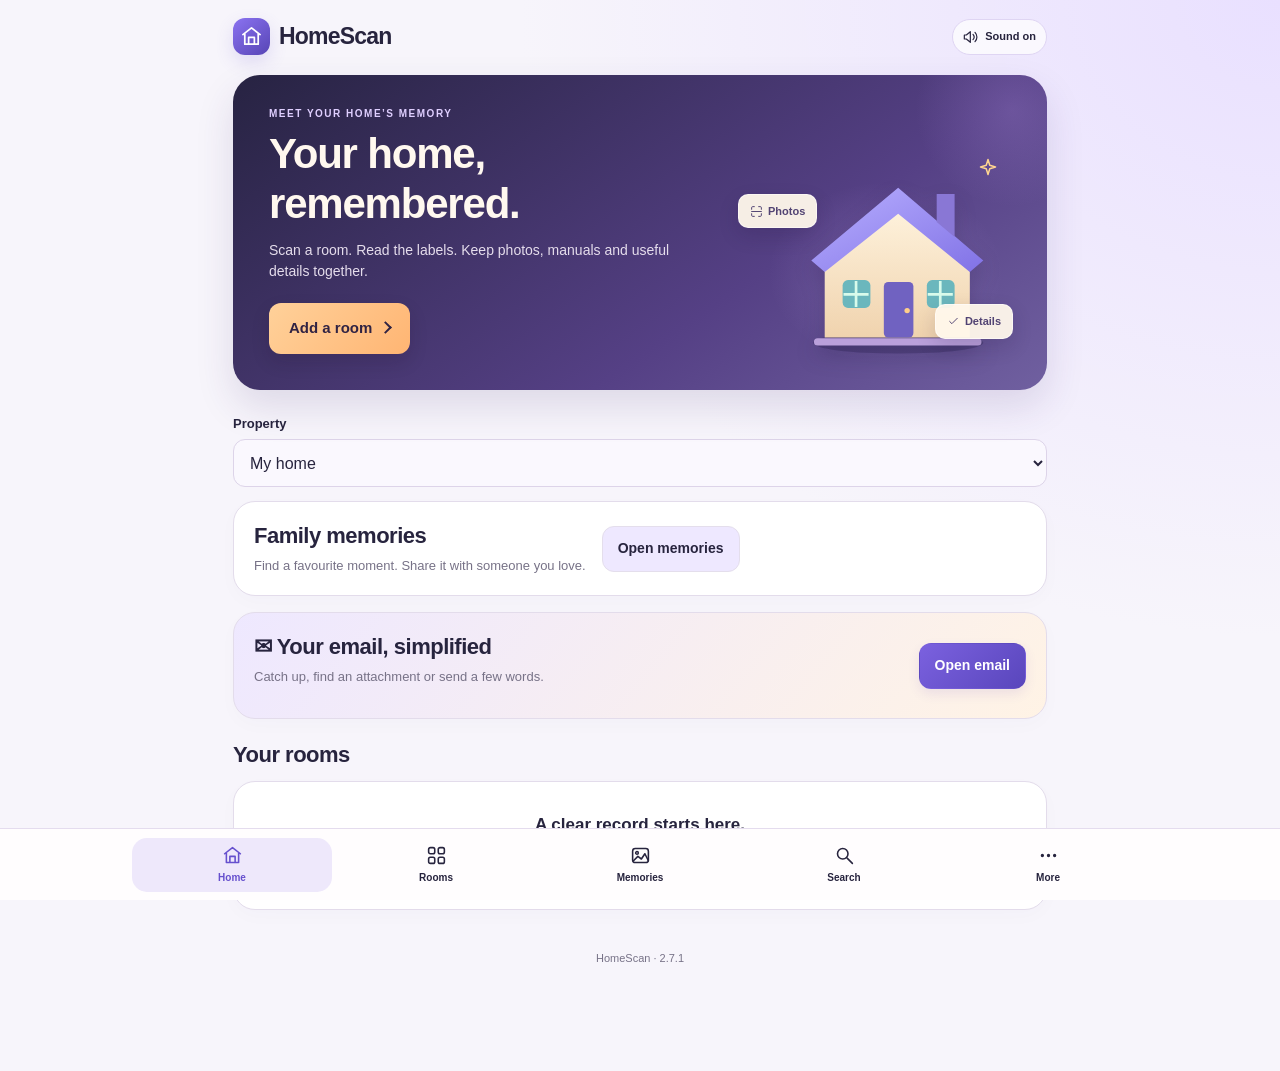
==== commit f75c3d84: "Add files via upload" ====
--- a/index.html
+++ b/index.html
@@ -1,3 +1,3 @@
 <!doctype html>
-<html lang="en"><head><meta charset="utf-8"><meta name="viewport" content="width=device-width,initial-scale=1,viewport-fit=cover"><meta name="theme-color" content="#f7f4fd"><meta name="apple-mobile-web-app-capable" content="yes"><meta name="apple-mobile-web-app-title" content="HomeScan"><title>HomeScan — Your home, remembered</title><link rel="manifest" href="manifest.webmanifest"><link rel="apple-touch-icon" href="icon-192.png"><link rel="stylesheet" href="styles.css?v=2.6.3"><script defer src="core.js?v=2.6.3"></script><script defer src="catalog.js?v=2.6.3"></script><script defer src="focused.js?v=2.6.3"></script><script defer src="labels.js?v=2.6.3"></script><script defer src="detection.js?v=2.6.3"></script><script defer src="experience.js?v=2.6.3"></script><script defer src="memories.js?v=2.6.3"></script><script defer src="voice.js?v=2.6.3"></script><script defer src="email-config.js?v=2.6.3"></script><script defer src="email.js?v=2.6.3"></script><script defer src="app.js?v=2.6.3"></script></head>
-<body><div class="app"><header class="header"><a href="#home" class="brand" aria-label="HomeScan home"><span class="brand-icon" aria-hidden="true">⌂</span>HomeScan</a><button type="button" id="soundToggle" class="sound-toggle" aria-label="Toggle interaction sound"></button></header><div id="notice" class="notice hidden" role="status"></div><main id="content"><section class="card"><h1>Your home, remembered.</h1><p>Opening your room records…</p></section></main><footer>HomeScan · 2.6.3</footer></div><nav class="bottom-nav" aria-label="Main navigation"><button type="button" data-action="nav" data-page="home">Home</button><button type="button" data-action="nav" data-page="rooms">Rooms</button><button type="button" data-action="nav" data-page="memories">Memories</button><button type="button" data-action="nav" data-page="search">Search</button><button type="button" data-action="nav" data-page="more">More</button></nav><div id="toast" role="status" class="toast hidden"></div><div id="celebration" class="celebration hidden" aria-hidden="true"></div><dialog id="dialog" aria-labelledby="dialogTitle"><div id="dialogBody"></div></dialog><input class="hidden" id="photoInput" type="file" accept="image/*" capture="environment"><input class="hidden" id="galleryInput" type="file" accept="image/*"><input class="hidden" id="labelInput" type="file" accept="image/*" capture="environment"><input class="hidden" id="documentInput" type="file" accept="application/pdf,image/*"><input class="hidden" id="memoryFiles" type="file" accept="image/*,video/*" multiple><input class="hidden" id="memoryRestore" type="file" accept=".hsm,application/octet-stream"><input class="hidden" id="restoreInput" type="file" accept="application/json,.json"><script>if('serviceWorker' in navigator)navigator.serviceWorker.register('sw.js').catch(()=>{});</script></body></html>
+<html lang="en"><head><meta charset="utf-8"><meta name="viewport" content="width=device-width,initial-scale=1,viewport-fit=cover"><meta name="theme-color" content="#f7f4fd"><meta name="apple-mobile-web-app-capable" content="yes"><meta name="apple-mobile-web-app-title" content="HomeScan"><title>HomeScan — Your home, remembered</title><link rel="manifest" href="manifest.webmanifest"><link rel="apple-touch-icon" href="icon-192.png"><link rel="stylesheet" href="styles.css?v=2.7.1"><script defer src="core.js?v=2.7.1"></script><script defer src="catalog.js?v=2.7.1"></script><script defer src="focused.js?v=2.7.1"></script><script defer src="labels.js?v=2.7.1"></script><script defer src="detection.js?v=2.7.1"></script><script defer src="experience.js?v=2.7.1"></script><script defer src="memories.js?v=2.7.1"></script><script defer src="voice.js?v=2.7.1"></script><script defer src="email-config.js?v=2.7.1"></script><script defer src="email.js?v=2.7.1"></script><script defer src="app.js?v=2.7.1"></script></head>
+<body><div class="app"><header class="header"><a href="#home" class="brand" aria-label="HomeScan home"><span class="brand-icon" aria-hidden="true">⌂</span>HomeScan</a><button type="button" id="soundToggle" class="sound-toggle" aria-label="Toggle interaction sound"></button></header><div id="notice" class="notice hidden" role="status"></div><main id="content"><section class="card"><h1>Your home, remembered.</h1><p>Opening your room records…</p></section></main><footer>HomeScan · 2.7.1</footer></div><nav class="bottom-nav" aria-label="Main navigation"><button type="button" data-action="nav" data-page="home">Home</button><button type="button" data-action="nav" data-page="rooms">Rooms</button><button type="button" data-action="nav" data-page="memories">Memories</button><button type="button" data-action="nav" data-page="search">Search</button><button type="button" data-action="nav" data-page="more">More</button></nav><div id="toast" role="status" class="toast hidden"></div><div id="celebration" class="celebration hidden" aria-hidden="true"></div><dialog id="dialog" aria-labelledby="dialogTitle"><div id="dialogBody"></div></dialog><input class="hidden" id="photoInput" type="file" accept="image/*" capture="environment"><input class="hidden" id="galleryInput" type="file" accept="image/*"><input class="hidden" id="labelInput" type="file" accept="image/*" capture="environment"><input class="hidden" id="documentInput" type="file" accept="application/pdf,image/*"><input class="hidden" id="memoryFiles" type="file" accept="image/*,video/*" multiple><input class="hidden" id="memoryRestore" type="file" accept=".hsm,application/octet-stream"><input class="hidden" id="restoreInput" type="file" accept="application/json,.json"><script>if('serviceWorker' in navigator)navigator.serviceWorker.register('sw.js').catch(()=>{});</script></body></html>
--- a/styles.css
+++ b/styles.css
@@ -18,3 +18,8 @@
 /* Email: readable summaries, large tap targets and familiar composing. */
 .email-home-link{background:linear-gradient(130deg,#eee8ff,#fff3e5);display:flex;align-items:center;justify-content:space-between;gap:16px}.email-home-link h2{margin-bottom:6px}.email-hero{background:linear-gradient(135deg,#ece4ff,#faf4e8)}.email-tabs{display:flex;gap:8px;margin:20px 0}.email-tabs button{flex:1;min-width:0;padding:14px 8px;font-size:14px}.email-tabs [aria-pressed=true]{background:var(--ink,#332646);color:white}.email-status{min-height:24px;margin:12px 4px;overflow-wrap:anywhere}.email-heading{display:flex;gap:12px;align-items:flex-start;justify-content:space-between}.email-heading>div{min-width:0}.email-card h2,.email-heading h2{font-size:21px;overflow-wrap:anywhere}.email-card .eyebrow{font-size:12px;overflow-wrap:anywhere}.email-original{flex-shrink:0;display:flex;flex-direction:column;align-items:center;justify-content:center;min-width:64px;min-height:64px;text-decoration:none;background:#eee8ff;border-radius:18px;color:#463366;font-size:12px}.email-original span:first-child{font-size:28px}.email-summary{line-height:1.65;white-space:pre-line;overflow-wrap:anywhere}.email-file{display:flex;align-items:center;justify-content:space-between;gap:12px;padding:14px 0;border-bottom:1px solid #e8e2ee}.email-file>span{min-width:0;overflow-wrap:anywhere}.email-file small{display:block}.email-file button{flex-shrink:0;font-size:13px;padding:12px}.email-preview{white-space:pre-wrap;overflow-wrap:anywhere;line-height:1.7;background:#f5f1fa;border-radius:16px;padding:18px;max-height:45vh;overflow:auto}.email-option{display:flex;align-items:center;gap:12px;margin:18px 0;line-height:1.5}.email-option input{width:24px;height:24px;flex-shrink:0}#emailPane details{margin:14px 0}#emailPane summary{cursor:pointer;padding:12px 0;min-height:44px}#emailPane textarea{width:100%;font:inherit;line-height:1.6}#emailPane input,#emailPane select{max-width:100%}@media(max-width:420px){.email-home-link{display:block}.email-home-link button{margin-top:12px;width:100%}.email-file{align-items:flex-start;flex-direction:column}.email-tabs button{font-size:12px}.email-heading h2{font-size:19px}}
 .email-hero{padding:24px;border-radius:24px;max-width:none}.email-hero .actions{margin-top:20px}.email-hero .small{margin:14px 0 0}.email-status:empty{display:none}
+
+/* 2.7 guided item capture */
+.item-wizard-steps{display:grid;grid-template-columns:repeat(3,1fr);gap:7px;margin:0 0 18px}.item-wizard-steps button{min-height:54px;padding:7px 5px;font-size:11px;font-weight:700;display:flex;gap:5px;align-items:center;justify-content:center;background:#f7f3fc;border-color:#e3daef;color:#756b84}.item-wizard-steps button span{width:22px;height:22px;display:grid;place-items:center;border-radius:50%;background:#e9e1f5;font-size:11px}.item-wizard-steps button.active{background:#eee7ff;color:#4e3891;border-color:#cabbec}.item-wizard-steps button.active span{background:#6650ce;color:white}.item-wizard-steps button.done{color:#426f5a;background:#eef7f2}.item-wizard-steps button.done span{background:#d9eee2;color:#2f6a4f}.item-wizard{min-height:360px}.wizard-intro{padding:16px;border-radius:17px;background:linear-gradient(135deg,#f0e9ff,#fff5e8);margin-bottom:16px}.wizard-intro h3{font-size:21px;margin-bottom:7px}.wizard-intro p{margin-bottom:0;color:#625b70}.wizard-intro .eyebrow{margin-bottom:6px}.capture-placeholder{min-height:180px;border:2px dashed #d9cdea;border-radius:16px;background:#faf7fd;display:flex;flex-direction:column;align-items:center;justify-content:center;text-align:center;padding:24px;margin-bottom:14px;color:#6f647b}.capture-placeholder strong{color:#3f3650;margin-bottom:5px}.capture-placeholder.compact{min-height:120px}.photo-button{padding:0;border:0;background:transparent;width:100%;min-height:0}.photo-button .dialog-photo{margin-bottom:14px}.wizard-fields{margin-top:20px;padding-top:18px;border-top:1px solid #ece3f2}.wizard-fields h3{margin-bottom:5px}.wizard-more{border:1px solid #e4dbea;border-radius:13px;padding:0 13px;margin-top:10px;background:#fbf9fd}.wizard-more summary{cursor:pointer;min-height:46px;display:flex;align-items:center;font-weight:700;font-size:13px}.wizard-more[open] summary{margin-bottom:8px}.wizard-nav{display:flex;gap:9px;margin-top:20px;padding-top:15px;border-top:1px solid #ece3f2}.wizard-nav>*{flex:1}.wizard-nav.two>*{min-width:0}.autofill-strip{display:flex;gap:8px;justify-content:space-between;align-items:center;border:1px solid #d8c9ee;background:#f3edff;border-radius:13px;padding:11px 13px;margin-bottom:14px}.autofill-strip strong{font-size:13px;color:#513d86}.autofill-strip span{font-size:12px;color:#746b80;text-align:right}.reading-card{display:grid;grid-template-columns:auto 1fr auto;gap:10px;align-items:center;border:1px solid #dbcbee;background:#f6f1ff;border-radius:14px;padding:12px;margin:12px 0}.reading-card p{margin:3px 0 0}.reading-card button{min-height:38px;padding:7px 10px}.spinner{width:24px;height:24px;border-radius:50%;border:3px solid #ded4ed;border-top-color:#6650ce;animation:hs-spin .8s linear infinite}.ocr-text{white-space:pre-wrap;margin-top:10px;max-height:180px;overflow:auto}.recognition-card{margin-top:13px}.recognition-card p:last-child{margin-bottom:0}.review-card{display:grid;grid-template-columns:110px 1fr;gap:14px;border:1px solid #e4dbea;border-radius:16px;padding:13px;background:#fcfbfd}.review-card>img{width:110px;height:110px;object-fit:contain;border-radius:12px;background:#f1edf5}.review-copy{min-width:0}.review-line{display:flex;align-items:flex-start;justify-content:space-between;gap:12px;padding:7px 0;border-bottom:1px solid #eee8f3}.review-line:last-child{border-bottom:0}.review-line span{font-size:12px;color:#7a7283;flex:0 0 34%}.review-line strong{font-size:13px;text-align:right;overflow-wrap:anywhere}.review-line .muted-value{color:#a49daa;font-weight:500}.review-actions{display:flex;gap:8px;margin:12px 0}.review-actions>*{flex:1;min-height:40px;font-size:12px}.review-check{padding:13px;border-radius:13px;background:#f7f4fb;margin-top:14px}.editor-tabs{top:0}.editor-panel .wizard-intro:first-child{margin-top:2px}@keyframes hs-spin{to{transform:rotate(360deg)}}
+@media(max-width:420px){.item-wizard-steps button{font-size:10px;padding:6px 3px;gap:3px}.item-wizard-steps button span{width:20px;height:20px}.review-card{grid-template-columns:84px 1fr}.review-card>img{width:84px;height:84px}.autofill-strip{align-items:flex-start;flex-direction:column}.autofill-strip span{text-align:left}}
+@media(prefers-reduced-motion:reduce){.spinner{animation:none;border-top-color:#6650ce}}
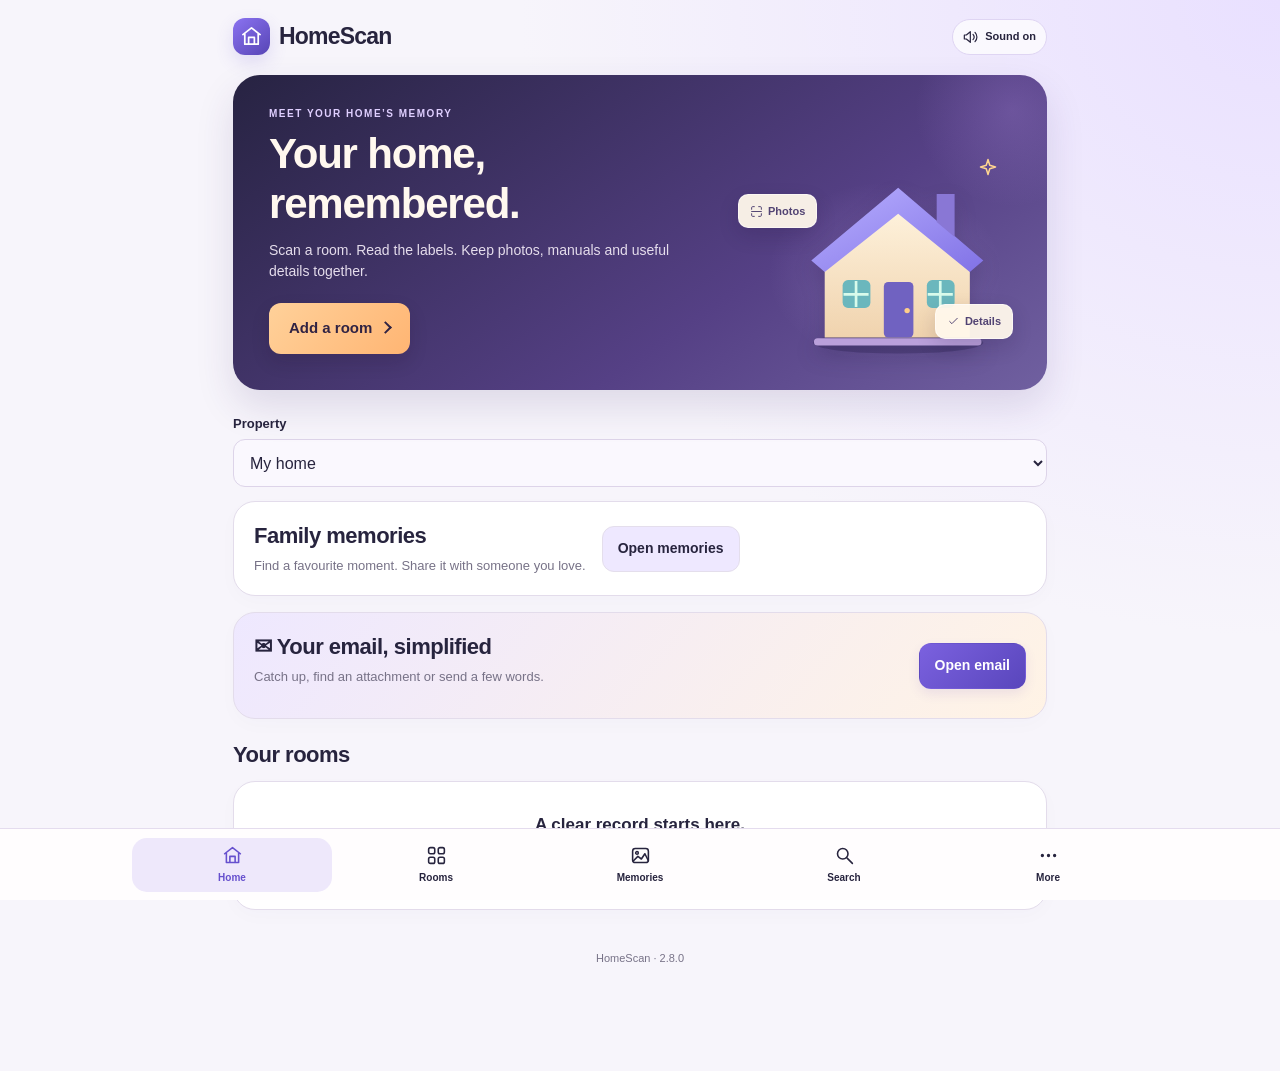
==== commit d788285b: "Add files via upload" ====
--- a/index.html
+++ b/index.html
@@ -1,3 +1,3 @@
 <!doctype html>
-<html lang="en"><head><meta charset="utf-8"><meta name="viewport" content="width=device-width,initial-scale=1,viewport-fit=cover"><meta name="theme-color" content="#f7f4fd"><meta name="apple-mobile-web-app-capable" content="yes"><meta name="apple-mobile-web-app-title" content="HomeScan"><title>HomeScan — Your home, remembered</title><link rel="manifest" href="manifest.webmanifest"><link rel="apple-touch-icon" href="icon-192.png"><link rel="stylesheet" href="styles.css?v=2.7.1"><script defer src="core.js?v=2.7.1"></script><script defer src="catalog.js?v=2.7.1"></script><script defer src="focused.js?v=2.7.1"></script><script defer src="labels.js?v=2.7.1"></script><script defer src="detection.js?v=2.7.1"></script><script defer src="experience.js?v=2.7.1"></script><script defer src="memories.js?v=2.7.1"></script><script defer src="voice.js?v=2.7.1"></script><script defer src="email-config.js?v=2.7.1"></script><script defer src="email.js?v=2.7.1"></script><script defer src="app.js?v=2.7.1"></script></head>
-<body><div class="app"><header class="header"><a href="#home" class="brand" aria-label="HomeScan home"><span class="brand-icon" aria-hidden="true">⌂</span>HomeScan</a><button type="button" id="soundToggle" class="sound-toggle" aria-label="Toggle interaction sound"></button></header><div id="notice" class="notice hidden" role="status"></div><main id="content"><section class="card"><h1>Your home, remembered.</h1><p>Opening your room records…</p></section></main><footer>HomeScan · 2.7.1</footer></div><nav class="bottom-nav" aria-label="Main navigation"><button type="button" data-action="nav" data-page="home">Home</button><button type="button" data-action="nav" data-page="rooms">Rooms</button><button type="button" data-action="nav" data-page="memories">Memories</button><button type="button" data-action="nav" data-page="search">Search</button><button type="button" data-action="nav" data-page="more">More</button></nav><div id="toast" role="status" class="toast hidden"></div><div id="celebration" class="celebration hidden" aria-hidden="true"></div><dialog id="dialog" aria-labelledby="dialogTitle"><div id="dialogBody"></div></dialog><input class="hidden" id="photoInput" type="file" accept="image/*" capture="environment"><input class="hidden" id="galleryInput" type="file" accept="image/*"><input class="hidden" id="labelInput" type="file" accept="image/*" capture="environment"><input class="hidden" id="documentInput" type="file" accept="application/pdf,image/*"><input class="hidden" id="memoryFiles" type="file" accept="image/*,video/*" multiple><input class="hidden" id="memoryRestore" type="file" accept=".hsm,application/octet-stream"><input class="hidden" id="restoreInput" type="file" accept="application/json,.json"><script>if('serviceWorker' in navigator)navigator.serviceWorker.register('sw.js').catch(()=>{});</script></body></html>
+<html lang="en"><head><meta charset="utf-8"><meta name="viewport" content="width=device-width,initial-scale=1,viewport-fit=cover"><meta name="theme-color" content="#f7f4fd"><meta name="apple-mobile-web-app-capable" content="yes"><meta name="apple-mobile-web-app-title" content="HomeScan"><title>HomeScan — Your home, remembered</title><link rel="manifest" href="manifest.webmanifest"><link rel="apple-touch-icon" href="icon-192.png"><link rel="stylesheet" href="styles.css?v=2.8.0"><script defer src="core.js?v=2.8.0"></script><script defer src="catalog.js?v=2.8.0"></script><script defer src="focused.js?v=2.8.0"></script><script defer src="labels.js?v=2.8.0"></script><script defer src="detection.js?v=2.8.0"></script><script defer src="experience.js?v=2.8.0"></script><script defer src="memories.js?v=2.8.0"></script><script defer src="voice.js?v=2.8.0"></script><script defer src="email-config.js?v=2.8.0"></script><script defer src="email.js?v=2.8.0"></script><script defer src="app.js?v=2.8.0"></script></head>
+<body><div class="app"><header class="header"><a href="#home" class="brand" aria-label="HomeScan home"><span class="brand-icon" aria-hidden="true">⌂</span>HomeScan</a><button type="button" id="soundToggle" class="sound-toggle" aria-label="Toggle interaction sound"></button></header><div id="notice" class="notice hidden" role="status"></div><main id="content"><section class="card"><h1>Your home, remembered.</h1><p>Opening your room records…</p></section></main><footer>HomeScan · 2.8.0</footer></div><nav class="bottom-nav" aria-label="Main navigation"><button type="button" data-action="nav" data-page="home">Home</button><button type="button" data-action="nav" data-page="rooms">Rooms</button><button type="button" data-action="nav" data-page="memories">Memories</button><button type="button" data-action="nav" data-page="search">Search</button><button type="button" data-action="nav" data-page="more">More</button></nav><div id="toast" role="status" class="toast hidden"></div><div id="celebration" class="celebration hidden" aria-hidden="true"></div><dialog id="dialog" aria-labelledby="dialogTitle"><div id="dialogBody"></div></dialog><input class="hidden" id="photoInput" type="file" accept="image/*" capture="environment"><input class="hidden" id="galleryInput" type="file" accept="image/*"><input class="hidden" id="labelInput" type="file" accept="image/*" capture="environment"><input class="hidden" id="documentPhotoInput" type="file" accept="image/*" capture="environment"><input class="hidden" id="documentScanInput" type="file" accept="image/*" capture="environment"><input class="hidden" id="documentInput" type="file" accept="application/pdf,image/*"><input class="hidden" id="memoryFiles" type="file" accept="image/*,video/*" multiple><input class="hidden" id="memoryRestore" type="file" accept=".hsm,application/octet-stream"><input class="hidden" id="restoreInput" type="file" accept="application/json,.json"><script>if('serviceWorker' in navigator)navigator.serviceWorker.register('sw.js').catch(()=>{});</script></body></html>
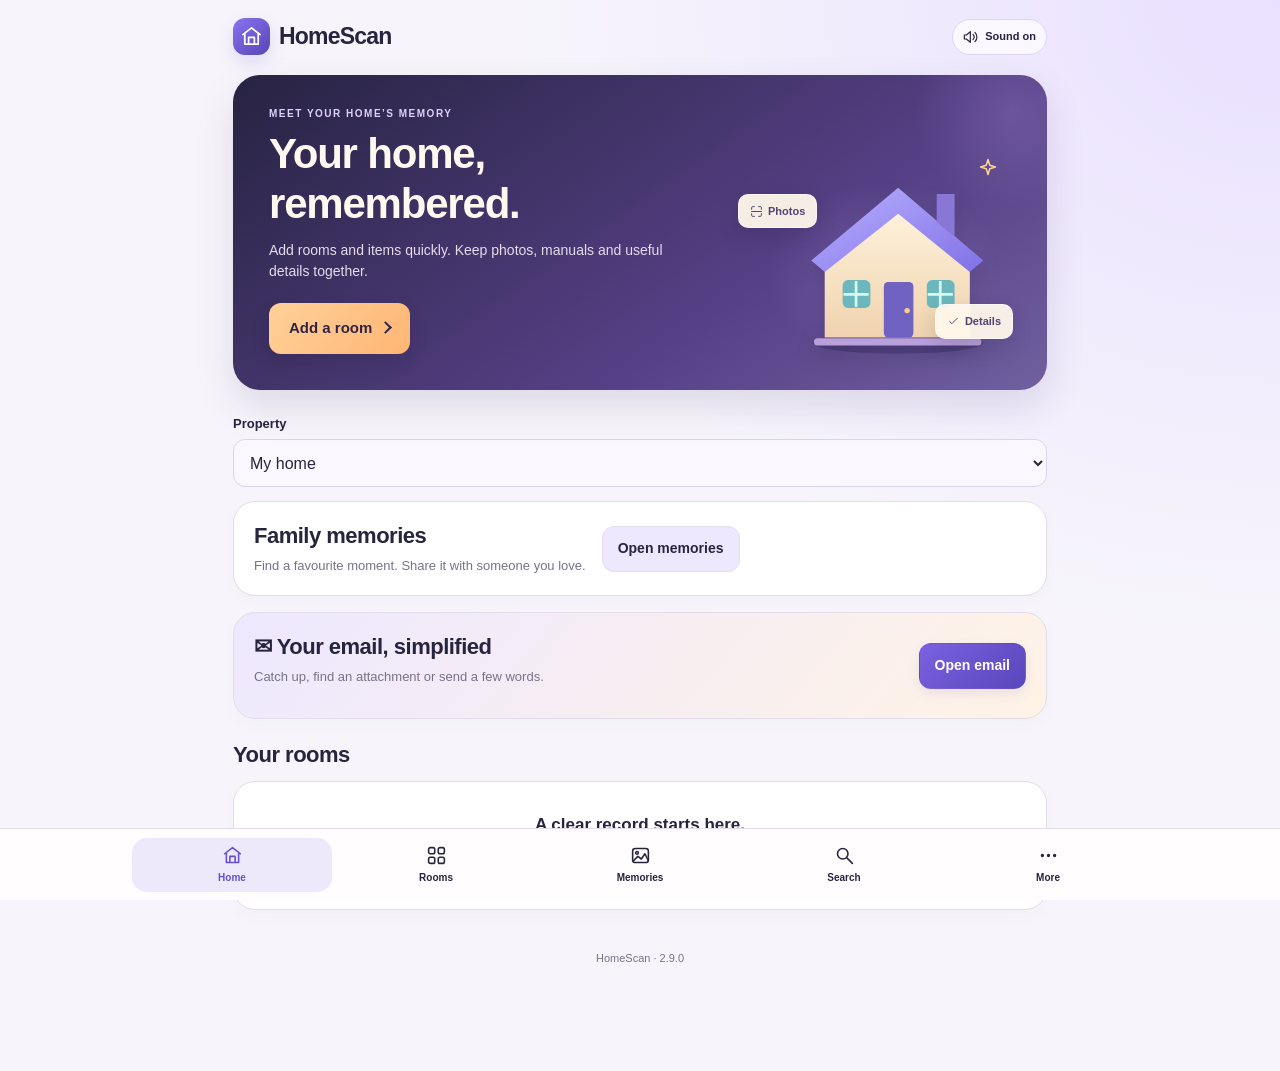
==== commit 25628e5f: "Add files via upload" ====
--- a/index.html
+++ b/index.html
@@ -1,3 +1,3 @@
 <!doctype html>
-<html lang="en"><head><meta charset="utf-8"><meta name="viewport" content="width=device-width,initial-scale=1,viewport-fit=cover"><meta name="theme-color" content="#f7f4fd"><meta name="apple-mobile-web-app-capable" content="yes"><meta name="apple-mobile-web-app-title" content="HomeScan"><title>HomeScan — Your home, remembered</title><link rel="manifest" href="manifest.webmanifest"><link rel="apple-touch-icon" href="icon-192.png"><link rel="stylesheet" href="styles.css?v=2.8.0"><script defer src="core.js?v=2.8.0"></script><script defer src="catalog.js?v=2.8.0"></script><script defer src="focused.js?v=2.8.0"></script><script defer src="labels.js?v=2.8.0"></script><script defer src="detection.js?v=2.8.0"></script><script defer src="experience.js?v=2.8.0"></script><script defer src="memories.js?v=2.8.0"></script><script defer src="voice.js?v=2.8.0"></script><script defer src="email-config.js?v=2.8.0"></script><script defer src="email.js?v=2.8.0"></script><script defer src="app.js?v=2.8.0"></script></head>
-<body><div class="app"><header class="header"><a href="#home" class="brand" aria-label="HomeScan home"><span class="brand-icon" aria-hidden="true">⌂</span>HomeScan</a><button type="button" id="soundToggle" class="sound-toggle" aria-label="Toggle interaction sound"></button></header><div id="notice" class="notice hidden" role="status"></div><main id="content"><section class="card"><h1>Your home, remembered.</h1><p>Opening your room records…</p></section></main><footer>HomeScan · 2.8.0</footer></div><nav class="bottom-nav" aria-label="Main navigation"><button type="button" data-action="nav" data-page="home">Home</button><button type="button" data-action="nav" data-page="rooms">Rooms</button><button type="button" data-action="nav" data-page="memories">Memories</button><button type="button" data-action="nav" data-page="search">Search</button><button type="button" data-action="nav" data-page="more">More</button></nav><div id="toast" role="status" class="toast hidden"></div><div id="celebration" class="celebration hidden" aria-hidden="true"></div><dialog id="dialog" aria-labelledby="dialogTitle"><div id="dialogBody"></div></dialog><input class="hidden" id="photoInput" type="file" accept="image/*" capture="environment"><input class="hidden" id="galleryInput" type="file" accept="image/*"><input class="hidden" id="labelInput" type="file" accept="image/*" capture="environment"><input class="hidden" id="documentPhotoInput" type="file" accept="image/*" capture="environment"><input class="hidden" id="documentScanInput" type="file" accept="image/*" capture="environment"><input class="hidden" id="documentInput" type="file" accept="application/pdf,image/*"><input class="hidden" id="memoryFiles" type="file" accept="image/*,video/*" multiple><input class="hidden" id="memoryRestore" type="file" accept=".hsm,application/octet-stream"><input class="hidden" id="restoreInput" type="file" accept="application/json,.json"><script>if('serviceWorker' in navigator)navigator.serviceWorker.register('sw.js').catch(()=>{});</script></body></html>
+<html lang="en"><head><meta charset="utf-8"><meta name="viewport" content="width=device-width,initial-scale=1,viewport-fit=cover"><meta name="theme-color" content="#f7f4fd"><meta name="apple-mobile-web-app-capable" content="yes"><meta name="apple-mobile-web-app-title" content="HomeScan"><title>HomeScan — Your home, remembered</title><link rel="manifest" href="manifest.webmanifest"><link rel="apple-touch-icon" href="icon-192.png"><link rel="stylesheet" href="styles.css?v=2.9.0"><script defer src="core.js?v=2.9.0"></script><script defer src="catalog.js?v=2.9.0"></script><script defer src="focused.js?v=2.9.0"></script><script defer src="labels.js?v=2.9.0"></script><script defer src="detection.js?v=2.9.0"></script><script defer src="experience.js?v=2.9.0"></script><script defer src="memories.js?v=2.9.0"></script><script defer src="voice.js?v=2.9.0"></script><script defer src="email-config.js?v=2.9.0"></script><script defer src="email.js?v=2.9.0"></script><script defer src="app.js?v=2.9.0"></script></head>
+<body><div class="app"><header class="header"><a href="#home" class="brand" aria-label="HomeScan home"><span class="brand-icon" aria-hidden="true">⌂</span>HomeScan</a><button type="button" id="soundToggle" class="sound-toggle" aria-label="Toggle interaction sound"></button></header><div id="notice" class="notice hidden" role="status"></div><main id="content"><section class="card"><h1>Your home, remembered.</h1><p>Opening your room records…</p></section></main><footer>HomeScan · 2.9.0</footer></div><nav class="bottom-nav" aria-label="Main navigation"><button type="button" data-action="nav" data-page="home">Home</button><button type="button" data-action="nav" data-page="rooms">Rooms</button><button type="button" data-action="nav" data-page="memories">Memories</button><button type="button" data-action="nav" data-page="search">Search</button><button type="button" data-action="nav" data-page="more">More</button></nav><div id="toast" role="status" class="toast hidden"></div><div id="celebration" class="celebration hidden" aria-hidden="true"></div><dialog id="dialog" aria-labelledby="dialogTitle"><div id="dialogBody"></div></dialog><input class="hidden" id="photoInput" type="file" accept="image/*" capture="environment"><input class="hidden" id="galleryInput" type="file" accept="image/*"><input class="hidden" id="labelInput" type="file" accept="image/*" capture="environment"><input class="hidden" id="documentPhotoInput" type="file" accept="image/*" capture="environment"><input class="hidden" id="documentScanInput" type="file" accept="image/*" capture="environment"><input class="hidden" id="documentInput" type="file" accept="application/pdf,image/*"><input class="hidden" id="memoryFiles" type="file" accept="image/*,video/*" multiple><input class="hidden" id="memoryRestore" type="file" accept=".hsm,application/octet-stream"><input class="hidden" id="restoreInput" type="file" accept="application/json,.json"><script>if('serviceWorker' in navigator)navigator.serviceWorker.register('sw.js').catch(()=>{});</script></body></html>
--- a/styles.css
+++ b/styles.css
@@ -23,3 +23,6 @@
 .item-wizard-steps{display:grid;grid-template-columns:repeat(3,1fr);gap:7px;margin:0 0 18px}.item-wizard-steps button{min-height:54px;padding:7px 5px;font-size:11px;font-weight:700;display:flex;gap:5px;align-items:center;justify-content:center;background:#f7f3fc;border-color:#e3daef;color:#756b84}.item-wizard-steps button span{width:22px;height:22px;display:grid;place-items:center;border-radius:50%;background:#e9e1f5;font-size:11px}.item-wizard-steps button.active{background:#eee7ff;color:#4e3891;border-color:#cabbec}.item-wizard-steps button.active span{background:#6650ce;color:white}.item-wizard-steps button.done{color:#426f5a;background:#eef7f2}.item-wizard-steps button.done span{background:#d9eee2;color:#2f6a4f}.item-wizard{min-height:360px}.wizard-intro{padding:16px;border-radius:17px;background:linear-gradient(135deg,#f0e9ff,#fff5e8);margin-bottom:16px}.wizard-intro h3{font-size:21px;margin-bottom:7px}.wizard-intro p{margin-bottom:0;color:#625b70}.wizard-intro .eyebrow{margin-bottom:6px}.capture-placeholder{min-height:180px;border:2px dashed #d9cdea;border-radius:16px;background:#faf7fd;display:flex;flex-direction:column;align-items:center;justify-content:center;text-align:center;padding:24px;margin-bottom:14px;color:#6f647b}.capture-placeholder strong{color:#3f3650;margin-bottom:5px}.capture-placeholder.compact{min-height:120px}.photo-button{padding:0;border:0;background:transparent;width:100%;min-height:0}.photo-button .dialog-photo{margin-bottom:14px}.wizard-fields{margin-top:20px;padding-top:18px;border-top:1px solid #ece3f2}.wizard-fields h3{margin-bottom:5px}.wizard-more{border:1px solid #e4dbea;border-radius:13px;padding:0 13px;margin-top:10px;background:#fbf9fd}.wizard-more summary{cursor:pointer;min-height:46px;display:flex;align-items:center;font-weight:700;font-size:13px}.wizard-more[open] summary{margin-bottom:8px}.wizard-nav{display:flex;gap:9px;margin-top:20px;padding-top:15px;border-top:1px solid #ece3f2}.wizard-nav>*{flex:1}.wizard-nav.two>*{min-width:0}.autofill-strip{display:flex;gap:8px;justify-content:space-between;align-items:center;border:1px solid #d8c9ee;background:#f3edff;border-radius:13px;padding:11px 13px;margin-bottom:14px}.autofill-strip strong{font-size:13px;color:#513d86}.autofill-strip span{font-size:12px;color:#746b80;text-align:right}.reading-card{display:grid;grid-template-columns:auto 1fr auto;gap:10px;align-items:center;border:1px solid #dbcbee;background:#f6f1ff;border-radius:14px;padding:12px;margin:12px 0}.reading-card p{margin:3px 0 0}.reading-card button{min-height:38px;padding:7px 10px}.spinner{width:24px;height:24px;border-radius:50%;border:3px solid #ded4ed;border-top-color:#6650ce;animation:hs-spin .8s linear infinite}.ocr-text{white-space:pre-wrap;margin-top:10px;max-height:180px;overflow:auto}.recognition-card{margin-top:13px}.recognition-card p:last-child{margin-bottom:0}.review-card{display:grid;grid-template-columns:110px 1fr;gap:14px;border:1px solid #e4dbea;border-radius:16px;padding:13px;background:#fcfbfd}.review-card>img{width:110px;height:110px;object-fit:contain;border-radius:12px;background:#f1edf5}.review-copy{min-width:0}.review-line{display:flex;align-items:flex-start;justify-content:space-between;gap:12px;padding:7px 0;border-bottom:1px solid #eee8f3}.review-line:last-child{border-bottom:0}.review-line span{font-size:12px;color:#7a7283;flex:0 0 34%}.review-line strong{font-size:13px;text-align:right;overflow-wrap:anywhere}.review-line .muted-value{color:#a49daa;font-weight:500}.review-actions{display:flex;gap:8px;margin:12px 0}.review-actions>*{flex:1;min-height:40px;font-size:12px}.review-check{padding:13px;border-radius:13px;background:#f7f4fb;margin-top:14px}.editor-tabs{top:0}.editor-panel .wizard-intro:first-child{margin-top:2px}@keyframes hs-spin{to{transform:rotate(360deg)}}
 @media(max-width:420px){.item-wizard-steps button{font-size:10px;padding:6px 3px;gap:3px}.item-wizard-steps button span{width:20px;height:20px}.review-card{grid-template-columns:84px 1fr}.review-card>img{width:84px;height:84px}.autofill-strip{align-items:flex-start;flex-direction:column}.autofill-strip span{text-align:left}}
 @media(prefers-reduced-motion:reduce){.spinner{animation:none;border-top-color:#6650ce}}
+
+/* 2.9 add-item-first flow */
+.quick-add-fields{margin-top:0;padding-top:0;border-top:0}.optional-photo,.label-assist{margin-top:18px;padding:15px;border:1px solid #e4dbea;border-radius:16px;background:#fcfbfd}.optional-photo h3,.label-assist h3{margin-bottom:5px}.optional-photo>.small,.label-assist>.small{margin-bottom:12px}.product-fields{margin-top:0;padding-top:0;border-top:0}.label-results{margin-top:14px}.label-suggestions{display:grid;gap:8px;margin:12px 0}.label-suggestion{display:flex;align-items:center;justify-content:space-between;gap:12px;padding:10px 11px;border:1px solid #e7deee;border-radius:12px;background:white}.label-suggestion>div{min-width:0}.label-suggestion span,.label-suggestion strong,.label-suggestion small{display:block}.label-suggestion span{font-size:11px;color:#7a7283}.label-suggestion strong{margin-top:2px;font-size:14px;overflow-wrap:anywhere}.label-suggestion small{margin-top:3px;color:#8a8292;overflow-wrap:anywhere}.label-suggestion button{flex-shrink:0;min-height:38px;padding:7px 12px}.review-card:not(:has(>img)){grid-template-columns:1fr}.steps button:first-child{font-weight:700}@media(max-width:420px){.optional-photo,.label-assist{padding:12px}.label-suggestion{align-items:flex-start}.label-suggestion button{min-width:62px}.review-card:not(:has(>img)){grid-template-columns:1fr}}
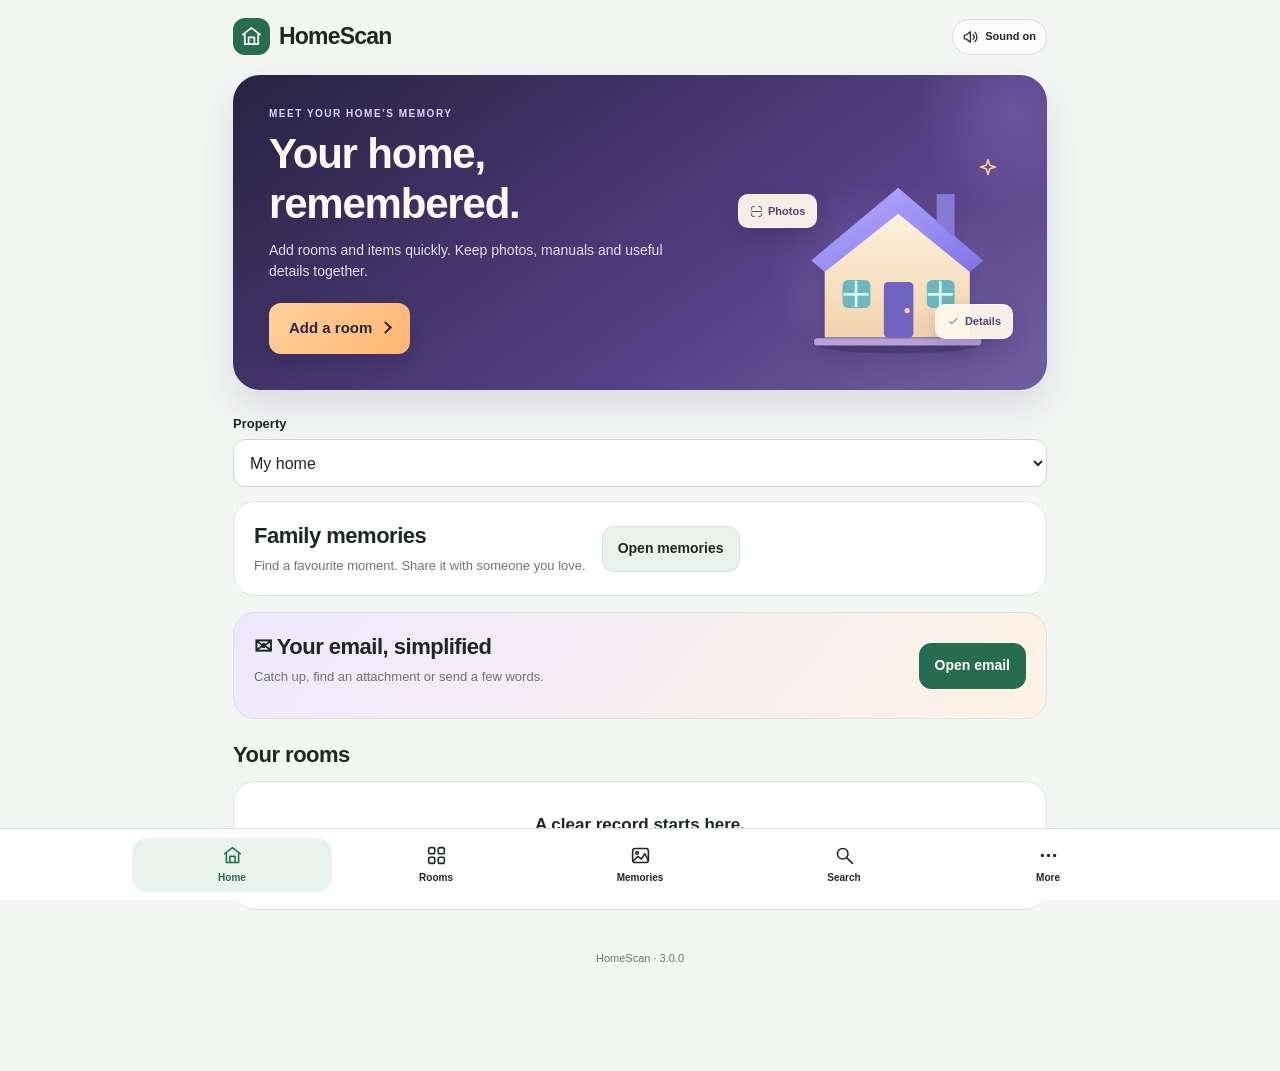
==== commit ea014ab9: "Add files via upload" ====
--- a/index.html
+++ b/index.html
@@ -1,3 +1,3 @@
 <!doctype html>
-<html lang="en"><head><meta charset="utf-8"><meta name="viewport" content="width=device-width,initial-scale=1,viewport-fit=cover"><meta name="theme-color" content="#f7f4fd"><meta name="apple-mobile-web-app-capable" content="yes"><meta name="apple-mobile-web-app-title" content="HomeScan"><title>HomeScan — Your home, remembered</title><link rel="manifest" href="manifest.webmanifest"><link rel="apple-touch-icon" href="icon-192.png"><link rel="stylesheet" href="styles.css?v=2.9.0"><script defer src="core.js?v=2.9.0"></script><script defer src="catalog.js?v=2.9.0"></script><script defer src="focused.js?v=2.9.0"></script><script defer src="labels.js?v=2.9.0"></script><script defer src="detection.js?v=2.9.0"></script><script defer src="experience.js?v=2.9.0"></script><script defer src="memories.js?v=2.9.0"></script><script defer src="voice.js?v=2.9.0"></script><script defer src="email-config.js?v=2.9.0"></script><script defer src="email.js?v=2.9.0"></script><script defer src="app.js?v=2.9.0"></script></head>
-<body><div class="app"><header class="header"><a href="#home" class="brand" aria-label="HomeScan home"><span class="brand-icon" aria-hidden="true">⌂</span>HomeScan</a><button type="button" id="soundToggle" class="sound-toggle" aria-label="Toggle interaction sound"></button></header><div id="notice" class="notice hidden" role="status"></div><main id="content"><section class="card"><h1>Your home, remembered.</h1><p>Opening your room records…</p></section></main><footer>HomeScan · 2.9.0</footer></div><nav class="bottom-nav" aria-label="Main navigation"><button type="button" data-action="nav" data-page="home">Home</button><button type="button" data-action="nav" data-page="rooms">Rooms</button><button type="button" data-action="nav" data-page="memories">Memories</button><button type="button" data-action="nav" data-page="search">Search</button><button type="button" data-action="nav" data-page="more">More</button></nav><div id="toast" role="status" class="toast hidden"></div><div id="celebration" class="celebration hidden" aria-hidden="true"></div><dialog id="dialog" aria-labelledby="dialogTitle"><div id="dialogBody"></div></dialog><input class="hidden" id="photoInput" type="file" accept="image/*" capture="environment"><input class="hidden" id="galleryInput" type="file" accept="image/*"><input class="hidden" id="labelInput" type="file" accept="image/*" capture="environment"><input class="hidden" id="documentPhotoInput" type="file" accept="image/*" capture="environment"><input class="hidden" id="documentScanInput" type="file" accept="image/*" capture="environment"><input class="hidden" id="documentInput" type="file" accept="application/pdf,image/*"><input class="hidden" id="memoryFiles" type="file" accept="image/*,video/*" multiple><input class="hidden" id="memoryRestore" type="file" accept=".hsm,application/octet-stream"><input class="hidden" id="restoreInput" type="file" accept="application/json,.json"><script>if('serviceWorker' in navigator)navigator.serviceWorker.register('sw.js').catch(()=>{});</script></body></html>
+<html lang="en"><head><meta charset="utf-8"><meta name="viewport" content="width=device-width,initial-scale=1,viewport-fit=cover"><meta name="theme-color" content="#f7f4fd"><meta name="apple-mobile-web-app-capable" content="yes"><meta name="apple-mobile-web-app-title" content="HomeScan"><title>HomeScan — Your home, remembered</title><link rel="manifest" href="manifest.webmanifest"><link rel="apple-touch-icon" href="icon-192.png"><link rel="stylesheet" href="styles.css?v=3.0.0"><script defer src="core.js?v=3.0.0"></script><script defer src="catalog.js?v=3.0.0"></script><script defer src="focused.js?v=3.0.0"></script><script defer src="labels.js?v=3.0.0"></script><script defer src="detection.js?v=3.0.0"></script><script defer src="experience.js?v=3.0.0"></script><script defer src="memories.js?v=3.0.0"></script><script defer src="voice.js?v=3.0.0"></script><script defer src="email-config.js?v=3.0.0"></script><script defer src="email.js?v=3.0.0"></script><script defer src="app.js?v=3.0.0"></script></head>
+<body><div class="app"><header class="header"><a href="#home" class="brand" aria-label="HomeScan home"><span class="brand-icon" aria-hidden="true">⌂</span>HomeScan</a><button type="button" id="soundToggle" class="sound-toggle" aria-label="Toggle interaction sound"></button></header><div id="notice" class="notice hidden" role="status"></div><main id="content"><section class="card"><h1>Your home, remembered.</h1><p>Opening your room records…</p></section></main><footer>HomeScan · 3.0.0</footer></div><nav class="bottom-nav" aria-label="Main navigation"><button type="button" data-action="nav" data-page="home">Home</button><button type="button" data-action="nav" data-page="rooms">Rooms</button><button type="button" data-action="nav" data-page="memories">Memories</button><button type="button" data-action="nav" data-page="search">Search</button><button type="button" data-action="nav" data-page="more">More</button></nav><div id="toast" role="status" class="toast hidden"></div><div id="celebration" class="celebration hidden" aria-hidden="true"></div><dialog id="dialog" aria-labelledby="dialogTitle"><div id="dialogBody"></div></dialog><input class="hidden" id="photoInput" type="file" accept="image/*" capture="environment"><input class="hidden" id="galleryInput" type="file" accept="image/*"><input class="hidden" id="labelInput" type="file" accept="image/*" capture="environment"><input class="hidden" id="documentPhotoInput" type="file" accept="image/*" capture="environment"><input class="hidden" id="documentScanInput" type="file" accept="image/*" capture="environment"><input class="hidden" id="documentInput" type="file" accept="application/pdf,image/*"><input class="hidden" id="memoryFiles" type="file" accept="image/*,video/*" multiple><input class="hidden" id="memoryRestore" type="file" accept=".hsm,application/octet-stream"><input class="hidden" id="restoreInput" type="file" accept="application/json,.json"><script>if('serviceWorker' in navigator)navigator.serviceWorker.register('sw.js').catch(()=>{});</script></body></html>
--- a/styles.css
+++ b/styles.css
@@ -26,3 +26,77 @@
 
 /* 2.9 add-item-first flow */
 .quick-add-fields{margin-top:0;padding-top:0;border-top:0}.optional-photo,.label-assist{margin-top:18px;padding:15px;border:1px solid #e4dbea;border-radius:16px;background:#fcfbfd}.optional-photo h3,.label-assist h3{margin-bottom:5px}.optional-photo>.small,.label-assist>.small{margin-bottom:12px}.product-fields{margin-top:0;padding-top:0;border-top:0}.label-results{margin-top:14px}.label-suggestions{display:grid;gap:8px;margin:12px 0}.label-suggestion{display:flex;align-items:center;justify-content:space-between;gap:12px;padding:10px 11px;border:1px solid #e7deee;border-radius:12px;background:white}.label-suggestion>div{min-width:0}.label-suggestion span,.label-suggestion strong,.label-suggestion small{display:block}.label-suggestion span{font-size:11px;color:#7a7283}.label-suggestion strong{margin-top:2px;font-size:14px;overflow-wrap:anywhere}.label-suggestion small{margin-top:3px;color:#8a8292;overflow-wrap:anywhere}.label-suggestion button{flex-shrink:0;min-height:38px;padding:7px 12px}.review-card:not(:has(>img)){grid-template-columns:1fr}.steps button:first-child{font-weight:700}@media(max-width:420px){.optional-photo,.label-assist{padding:12px}.label-suggestion{align-items:flex-start}.label-suggestion button{min-width:62px}.review-card:not(:has(>img)){grid-template-columns:1fr}}
+
+/* 3.0 clarity reset — manual-first item flow */
+:root{--bg:#f4f6f4;--paper:#fff;--ink:#202722;--muted:#6c756f;--green:#276b51;--light:#e9f1ec;--line:#dce3de;--amber:#fff6df;--amber-ink:#76551d;--red:#a4463c}
+body{background:var(--bg)}
+.brand-icon{background:var(--green);color:#fff;box-shadow:none}
+.card{border-color:var(--line);box-shadow:none}
+.card.tint{background:#f1f5f2}
+button.primary,.button.primary{background:var(--green);border-color:var(--green);box-shadow:none}
+button.soft{background:var(--light);color:var(--ink)}
+input:not([type=checkbox]),select,textarea{background:#fff;border-color:#ccd6cf}
+input:focus,select:focus,textarea:focus{outline-color:#8ab29c}
+.bottom-nav{background:#fffffffa;border-color:var(--line)}
+.bottom-nav button.active{background:var(--light);color:var(--green)}
+.toast{background:#203b2e;border:0;box-shadow:0 8px 24px #1220162b;animation:none}
+.toast:before{content:none}
+.room-card{border-color:var(--line);box-shadow:none}
+.room-caption:after{color:#7a8b80}
+.room-toolbar{border-color:var(--line);box-shadow:none;background:#fffffff5}
+.dialog-top{border-bottom-color:var(--line);padding:14px 16px;background:#fff}
+.dialog-top h2{font-size:21px;letter-spacing:-.35px}
+.dialog-top button{min-height:38px;padding:6px 11px;border-color:var(--line);font-size:13px}
+dialog{width:calc(100% - 16px);max-width:620px;max-height:94dvh;border-radius:18px;border-color:var(--line)}
+.dialog-body{padding:14px}
+.simple-item-editor{display:grid;gap:12px;padding-bottom:2px}
+.simple-section{border:1px solid var(--line);border-radius:16px;padding:16px;background:#fff}
+.simple-section h3{font-size:19px;margin:0 0 4px;letter-spacing:-.25px}
+.section-help{font-size:13px;color:var(--muted);margin:0 0 16px}
+.section-title{display:flex;align-items:baseline;justify-content:space-between;gap:12px;margin-bottom:3px}
+.section-title h3{margin:0}
+.section-title span,.optional-word{font-size:12px;font-weight:500;color:var(--muted)}
+.simple-section .field:last-child{margin-bottom:0}
+.compact-field{max-width:140px}
+.helper-row{display:flex;align-items:center;justify-content:space-between;gap:14px;border-top:1px solid var(--line);padding-top:14px;margin-top:4px}
+.helper-row>div{min-width:0;flex:1}
+.helper-row strong{font-size:14px}
+.helper-row p{margin:3px 0 0}
+.helper-row button{flex:0 0 auto;min-height:42px}
+.photo-row,.label-reference{display:grid;grid-template-columns:96px 1fr;gap:13px;align-items:center;border-top:1px solid var(--line);padding-top:14px;margin-top:4px}
+.simple-thumb,.label-reference-img{width:96px;height:96px;object-fit:contain;border:1px solid var(--line);border-radius:12px;background:#f4f6f4}
+.label-reference-img{height:112px}
+.photo-row p,.label-reference p{margin:3px 0 8px}
+.mini-actions{display:flex;gap:7px;flex-wrap:wrap}
+.mini-actions button,.label-reference button{min-height:38px;padding:7px 10px;font-size:12px}
+.simple-disclosure{border:1px solid var(--line);border-radius:16px;background:#fff;overflow:hidden}
+.simple-disclosure summary{cursor:pointer;min-height:54px;padding:15px 16px;display:flex;align-items:center;font-weight:700;list-style:none}
+.simple-disclosure summary::-webkit-details-marker{display:none}
+.simple-disclosure summary:after{content:'+';font-size:22px;font-weight:400;margin-left:auto;color:var(--muted)}
+.simple-disclosure[open] summary:after{content:'−'}
+.disclosure-body{border-top:1px solid var(--line);padding:16px}
+.notes-field{margin-top:16px;margin-bottom:0}
+.simple-save-bar{position:sticky;bottom:-14px;z-index:4;background:#fff;padding:12px 0 2px;border-top:1px solid var(--line);display:grid;gap:8px}
+.simple-save-button{width:100%;min-height:52px;font-size:16px}
+.simple-head{margin:0 0 12px;align-items:flex-start}
+.simple-head h2{margin:0 0 3px}
+.simple-head p{margin:0}
+.add-item-main{flex:0 0 auto;min-width:112px}
+.room-hero{margin-bottom:18px}
+.room-items-card{padding-top:17px}
+.item-copy .actions button{border-color:var(--line)}
+.check-banner{border-color:#ead9b7;background:var(--amber)}
+@media(max-width:520px){
+ .dialog-body{padding:12px}
+ .simple-section{padding:14px}
+ .helper-row{align-items:flex-start;flex-direction:column}
+ .helper-row button{width:100%}
+ .photo-row,.label-reference{grid-template-columns:82px 1fr}
+ .simple-thumb,.label-reference-img{width:82px;height:82px}
+ .label-reference-img{height:96px}
+ .simple-head{display:block}
+ .add-item-main{width:100%;margin-top:12px}
+ .document-capture-actions{display:grid;grid-template-columns:1fr}
+}
+.photo-preview-button{padding:0;border:0;min-height:0;background:transparent;border-radius:12px;display:block}
+.photo-preview-button:focus-visible{outline:3px solid #83b499;outline-offset:3px}
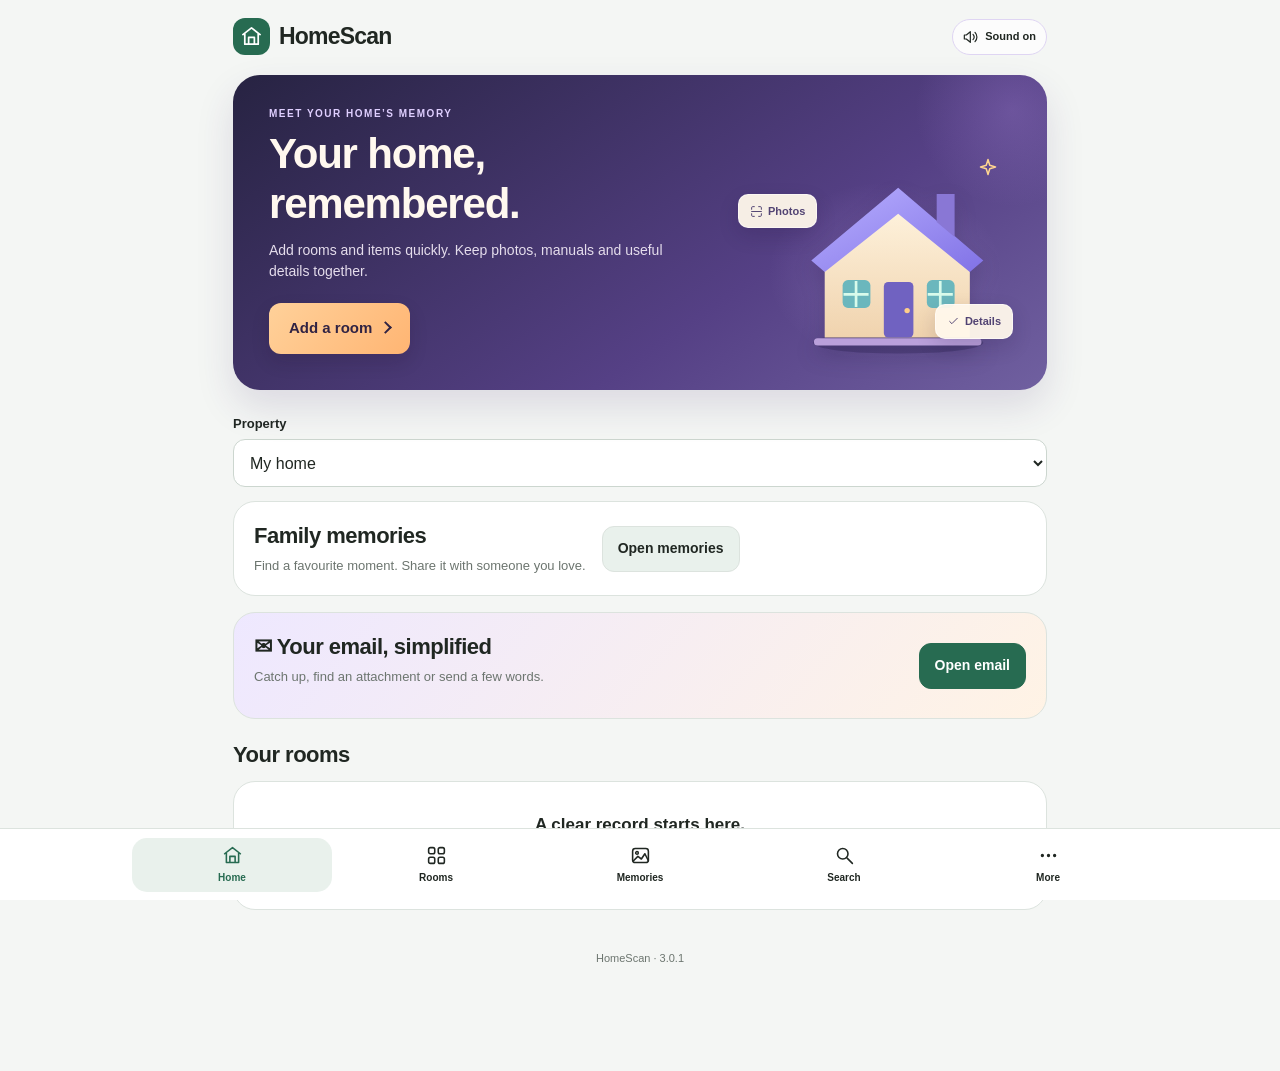
==== commit feb038fa: "Add files via upload" ====
--- a/index.html
+++ b/index.html
@@ -1,3 +1,3 @@
 <!doctype html>
-<html lang="en"><head><meta charset="utf-8"><meta name="viewport" content="width=device-width,initial-scale=1,viewport-fit=cover"><meta name="theme-color" content="#f7f4fd"><meta name="apple-mobile-web-app-capable" content="yes"><meta name="apple-mobile-web-app-title" content="HomeScan"><title>HomeScan — Your home, remembered</title><link rel="manifest" href="manifest.webmanifest"><link rel="apple-touch-icon" href="icon-192.png"><link rel="stylesheet" href="styles.css?v=3.0.0"><script defer src="core.js?v=3.0.0"></script><script defer src="catalog.js?v=3.0.0"></script><script defer src="focused.js?v=3.0.0"></script><script defer src="labels.js?v=3.0.0"></script><script defer src="detection.js?v=3.0.0"></script><script defer src="experience.js?v=3.0.0"></script><script defer src="memories.js?v=3.0.0"></script><script defer src="voice.js?v=3.0.0"></script><script defer src="email-config.js?v=3.0.0"></script><script defer src="email.js?v=3.0.0"></script><script defer src="app.js?v=3.0.0"></script></head>
-<body><div class="app"><header class="header"><a href="#home" class="brand" aria-label="HomeScan home"><span class="brand-icon" aria-hidden="true">⌂</span>HomeScan</a><button type="button" id="soundToggle" class="sound-toggle" aria-label="Toggle interaction sound"></button></header><div id="notice" class="notice hidden" role="status"></div><main id="content"><section class="card"><h1>Your home, remembered.</h1><p>Opening your room records…</p></section></main><footer>HomeScan · 3.0.0</footer></div><nav class="bottom-nav" aria-label="Main navigation"><button type="button" data-action="nav" data-page="home">Home</button><button type="button" data-action="nav" data-page="rooms">Rooms</button><button type="button" data-action="nav" data-page="memories">Memories</button><button type="button" data-action="nav" data-page="search">Search</button><button type="button" data-action="nav" data-page="more">More</button></nav><div id="toast" role="status" class="toast hidden"></div><div id="celebration" class="celebration hidden" aria-hidden="true"></div><dialog id="dialog" aria-labelledby="dialogTitle"><div id="dialogBody"></div></dialog><input class="hidden" id="photoInput" type="file" accept="image/*" capture="environment"><input class="hidden" id="galleryInput" type="file" accept="image/*"><input class="hidden" id="labelInput" type="file" accept="image/*" capture="environment"><input class="hidden" id="documentPhotoInput" type="file" accept="image/*" capture="environment"><input class="hidden" id="documentScanInput" type="file" accept="image/*" capture="environment"><input class="hidden" id="documentInput" type="file" accept="application/pdf,image/*"><input class="hidden" id="memoryFiles" type="file" accept="image/*,video/*" multiple><input class="hidden" id="memoryRestore" type="file" accept=".hsm,application/octet-stream"><input class="hidden" id="restoreInput" type="file" accept="application/json,.json"><script>if('serviceWorker' in navigator)navigator.serviceWorker.register('sw.js').catch(()=>{});</script></body></html>
+<html lang="en"><head><meta charset="utf-8"><meta name="viewport" content="width=device-width,initial-scale=1,viewport-fit=cover"><meta name="theme-color" content="#f7f4fd"><meta name="apple-mobile-web-app-capable" content="yes"><meta name="apple-mobile-web-app-title" content="HomeScan"><title>HomeScan — Your home, remembered</title><script>(async()=>{try{if('serviceWorker'in navigator){for(const r of await navigator.serviceWorker.getRegistrations())await r.unregister();}if('caches'in window){for(const k of await caches.keys())await caches.delete(k);}}catch(e){console.warn('HomeScan cache reset',e);}})();</script><link rel="manifest" href="manifest.webmanifest"><link rel="apple-touch-icon" href="icon-192.png"><link rel="stylesheet" href="styles-3.0.1.css"><script defer src="core.js?v=3.0.1"></script><script defer src="catalog.js?v=3.0.1"></script><script defer src="focused.js?v=3.0.1"></script><script defer src="detection.js?v=3.0.1"></script><script defer src="experience.js?v=3.0.1"></script><script defer src="memories.js?v=3.0.1"></script><script defer src="voice.js?v=3.0.1"></script><script defer src="email-config.js?v=3.0.1"></script><script defer src="email.js?v=3.0.1"></script><script defer src="app-3.0.1.js"></script></head>
+<body><div class="app"><header class="header"><a href="#home" class="brand" aria-label="HomeScan home"><span class="brand-icon" aria-hidden="true">⌂</span>HomeScan</a><button type="button" id="soundToggle" class="sound-toggle" aria-label="Toggle interaction sound"></button></header><div id="notice" class="notice hidden" role="status"></div><main id="content"><section class="card"><h1>Your home, remembered.</h1><p>Opening your room records…</p></section></main><footer>HomeScan · 3.0.1</footer></div><nav class="bottom-nav" aria-label="Main navigation"><button type="button" data-action="nav" data-page="home">Home</button><button type="button" data-action="nav" data-page="rooms">Rooms</button><button type="button" data-action="nav" data-page="memories">Memories</button><button type="button" data-action="nav" data-page="search">Search</button><button type="button" data-action="nav" data-page="more">More</button></nav><div id="toast" role="status" class="toast hidden"></div><div id="celebration" class="celebration hidden" aria-hidden="true"></div><dialog id="dialog" aria-labelledby="dialogTitle"><div id="dialogBody"></div></dialog><input class="hidden" id="photoInput" type="file" accept="image/*" capture="environment"><input class="hidden" id="galleryInput" type="file" accept="image/*"><input class="hidden" id="labelInput" type="file" accept="image/*" capture="environment"><input class="hidden" id="documentPhotoInput" type="file" accept="image/*" capture="environment"><input class="hidden" id="documentScanInput" type="file" accept="image/*" capture="environment"><input class="hidden" id="documentInput" type="file" accept="application/pdf,image/*"><input class="hidden" id="memoryFiles" type="file" accept="image/*,video/*" multiple><input class="hidden" id="memoryRestore" type="file" accept=".hsm,application/octet-stream"><input class="hidden" id="restoreInput" type="file" accept="application/json,.json"></body></html>
--- a/styles-3.0.1.css
+++ b/styles-3.0.1.css
@@ -0,0 +1,102 @@
+:root{--bg:#f4f6f1;--paper:#fff;--ink:#20362b;--muted:#68776d;--green:#276b51;--light:#e8f0e6;--line:#dce5da;--amber:#fff0d2;--amber-ink:#82591e;--red:#a4463c}*{box-sizing:border-box}body{margin:0;background:var(--bg);color:var(--ink);font:16px/1.5 -apple-system,BlinkMacSystemFont,"Segoe UI",sans-serif}button,input,select,textarea{font:inherit}button,a,input,select,textarea{-webkit-tap-highlight-color:transparent}button{cursor:pointer;min-height:46px;border-radius:12px;padding:10px 15px;border:1px solid var(--line);background:white;color:var(--ink);font-size:14px;font-weight:650}button.primary,.button.primary{background:var(--green);color:white;border-color:var(--green)}button.soft{background:var(--light)}button.danger{color:var(--red);background:#fff4f1;border-color:#eedbd3}button:disabled{opacity:.45;cursor:default}button:focus-visible,a:focus-visible{outline:3px solid #83b499;outline-offset:3px}a{color:var(--green);overflow-wrap:anywhere}h1,h2,h3,p{margin-top:0}h1{font-size:32px;letter-spacing:-1px;line-height:1.2;margin-bottom:12px}h2{font-size:22px;line-height:1.25;letter-spacing:-.5px;margin-bottom:12px}h3{font-size:17px;margin-bottom:6px}p{margin-bottom:12px}.app{max-width:850px;margin:auto;padding:calc(env(safe-area-inset-top) + 18px) 18px calc(env(safe-area-inset-bottom) + 104px)}.header{display:flex;justify-content:space-between;align-items:center;gap:10px;margin-bottom:26px}.brand{display:flex;align-items:center;gap:9px;font-size:23px;font-weight:750;letter-spacing:-.7px;text-decoration:none;color:var(--ink)}.brand-icon{width:37px;height:37px;display:grid;place-items:center;font-size:31px;border-radius:12px;background:var(--light);color:var(--green)}.privacy-label{font-size:12px;color:var(--muted)}.hero{margin:12px 2px 26px;max-width:580px}.hero p,.muted{color:var(--muted)}.eyebrow{text-transform:uppercase;letter-spacing:1.5px;font-size:11px;font-weight:700;color:var(--green);margin-bottom:8px}.card{background:white;border:1px solid var(--line);border-radius:20px;padding:20px;margin-bottom:16px}.card.tint{background:#edf3e8}.empty{text-align:center;padding:30px 12px;color:var(--muted)}.empty h2,.empty h3{color:var(--ink)}.actions{display:flex;gap:9px;align-items:center;flex-wrap:wrap}.actions>*{flex:1}.actions .wide{flex-basis:100%}.stack{display:grid;gap:12px}.grid{display:grid;gap:14px}.room-grid{grid-template-columns:repeat(auto-fit,minmax(230px,1fr))}.section-head{display:flex;justify-content:space-between;align-items:center;gap:12px;flex-wrap:wrap;margin:22px 0 12px}.section-head h2{margin:0}.room-card{padding:0;text-align:left;border-radius:18px;overflow:hidden;background:white;display:block;min-width:0}.room-card img,.room-empty{width:100%;height:145px;object-fit:cover;background:#e8eee5;display:block}.room-empty{display:grid;place-items:center;color:#72907c;font-size:42px}.room-caption{padding:14px 16px}.room-caption strong{display:block;font-size:18px}.small{font-size:13px;color:var(--muted)}label{display:block;font-size:13px;font-weight:650;margin-bottom:6px}input:not([type=checkbox]),select,textarea{width:100%;border:1px solid var(--line);border-radius:12px;background:#fafbf8;color:var(--ink);padding:12px;min-height:48px;font-size:16px}textarea{min-height:98px;resize:vertical}input:focus,select:focus,textarea:focus{outline:2px solid #99bea5;outline-offset:2px}.field{margin-bottom:14px}.fields{display:grid;gap:0 14px}.checkbox{display:flex;gap:10px;align-items:center;font-size:14px;font-weight:500}.checkbox input{width:21px;height:21px}.bottom-nav{position:fixed;bottom:0;left:0;right:0;z-index:20;display:flex;justify-content:center;background:#fffffff5;backdrop-filter:blur(16px);border-top:1px solid var(--line);padding:8px 8px calc(env(safe-area-inset-bottom) + 8px);gap:4px}.bottom-nav button{border:0;background:transparent;font-size:12px;flex:1;max-width:200px;padding:10px 7px}.bottom-nav button.active{background:var(--light);color:var(--green)}.item-card{display:flex;gap:14px;padding:15px 0;border-bottom:1px solid var(--line);align-items:flex-start}.item-card:last-child{border-bottom:0}.item-thumb{width:100px;min-width:100px;height:100px;object-fit:contain;background:#f1f4ed;border-radius:13px;display:block;border:1px solid var(--line)}.item-no-photo{display:grid;place-items:center;font-size:12px;text-align:center;color:var(--muted);padding:8px}.item-copy{min-width:0;flex:1}.item-copy h3{overflow-wrap:anywhere}.item-copy .actions{margin-top:10px;gap:6px}.item-copy .actions>*{flex:initial;min-height:40px;padding:8px 10px;font-size:12px}.pill{display:inline-block;border-radius:999px;padding:3px 8px;background:var(--light);color:var(--green);font-size:11px;white-space:nowrap}.pill.review{background:var(--amber);color:var(--amber-ink)}.qty{display:flex;gap:6px;align-items:center;margin-top:10px;font-size:13px}.qty button{min-height:34px;width:34px;padding:4px;font-size:16px}.camera{position:relative;border-radius:16px;background:#142b21;overflow:hidden;aspect-ratio:4/3}.camera video,.camera canvas{position:absolute;inset:0;width:100%;height:100%;object-fit:cover}.camera canvas{pointer-events:none}.camera-label{position:absolute;bottom:12px;left:12px;background:#0c201ac7;color:#e6eee7;border-radius:999px;padding:7px 11px;font-size:12px}.camera-idle{position:absolute;inset:0;display:grid;place-items:center;text-align:center;color:#b5c7b9;font-size:14px;padding:30px}.steps{display:flex;gap:8px;margin-bottom:16px}.steps button{flex:1}.steps button.active{background:var(--light);border-color:#93b69b}.notice{padding:13px 15px;border-radius:13px;background:var(--amber);color:var(--amber-ink);font-size:14px;margin-bottom:16px}.toast{position:fixed;z-index:100;left:16px;right:16px;bottom:calc(env(safe-area-inset-bottom) + 87px);max-width:700px;margin:auto;background:#203b2ef5;color:white;padding:13px 17px;border-radius:13px;box-shadow:0 8px 24px #12201633;font-size:14px}.toast button{margin-left:10px;min-height:32px;padding:4px 10px}dialog{border:1px solid var(--line);border-radius:21px;padding:0;width:calc(100% - 24px);max-width:700px;max-height:90dvh;color:var(--ink);background:white}dialog::backdrop{background:#11291ecc;backdrop-filter:blur(3px)}.dialog-top{position:sticky;top:0;z-index:2;background:white;padding:17px 20px;border-bottom:1px solid var(--line);display:flex;align-items:center;justify-content:space-between;gap:12px}.dialog-top h2{margin:0}.dialog-body{padding:20px}.dialog-photo{display:block;width:100%;max-height:320px;object-fit:contain;background:#f3f5ef;border-radius:14px;margin-bottom:14px}.label-photo{max-height:230px}.divider{border-top:1px solid var(--line);padding-top:18px;margin-top:20px}.document-row{display:flex;align-items:center;gap:10px;margin:10px 0;overflow-wrap:anywhere}.document-row>*:first-child{flex:1}.links a,.button{display:inline-flex;justify-content:center;align-items:center;border:1px solid var(--line);border-radius:12px;min-height:45px;padding:9px 12px;text-decoration:none;font-size:14px;font-weight:650;background:white}.links{display:flex;gap:8px;flex-wrap:wrap}.check-banner{background:#fff4df;padding:13px;border-radius:12px;margin-bottom:14px;font-size:13px}.help-topic{padding:15px 0;border-bottom:1px solid var(--line)}.help-topic:last-child{border:0}.due-row{display:flex;gap:12px;align-items:flex-start;padding:12px 0;border-bottom:1px solid var(--line)}.due-row>*:first-child{flex:1}.progress-note{font-size:13px;color:var(--muted);min-height:22px;margin:12px 0}.room-toolbar{position:sticky;bottom:85px;background:#fffdf8eF;backdrop-filter:blur(10px);border:1px solid var(--line);border-radius:15px;padding:12px;margin-top:16px;z-index:5}footer{text-align:center;font-size:11px;color:var(--muted);padding:24px 0 0}.hidden{display:none!important}@media(min-width:640px){.fields{grid-template-columns:1fr 1fr}.fields .full{grid-column:1/-1}.hero h1{font-size:40px}}@media(max-width:360px){.app{padding-left:12px;padding-right:12px}.card{padding:16px}.item-thumb{width:78px;min-width:78px;height:78px}.item-card{gap:10px}}
+
+.qty{flex-wrap:wrap}.qty .danger{margin-left:0!important;flex-basis:100%;width:auto}.editor-tabs{display:flex;gap:5px;background:white;padding:0 0 14px;position:sticky;top:76px;z-index:3}.editor-tabs button{flex:1;font-size:12px;padding:8px 5px}.editor-tabs button.active{background:var(--light);color:var(--green)}.editor-save{position:sticky;bottom:-20px;background:white;padding:13px 0 3px;border-top:1px solid var(--line);margin-top:18px;z-index:3}.editor-panel .divider:first-child{border-top:0;padding-top:0;margin-top:0}
+
+.editor-save{bottom:0;padding-bottom:12px;background:white;box-shadow:0 -8px 12px #fffffff5}.editor-save button{font-size:13px;padding:10px 9px;min-height:46px}
+/* HomeScan experience: warm, expressive and readable. */
+:root{--bg:#f7f5fb;--ink:#27243e;--muted:#777287;--green:#6650ce;--light:#eee9ff;--line:#e4deec}body{background:radial-gradient(ellipse at 100% 0,#e9e0ff 0,transparent 42%),var(--bg)}.header{margin-bottom:20px}.brand-icon{background:linear-gradient(140deg,#8b73f1,#5745b5);color:white;box-shadow:0 7px 18px #6650ce29}.brand-icon svg{width:23px;height:23px}.brand{letter-spacing:-.8px}.sound-toggle{display:flex;align-items:center;gap:6px;min-height:36px;padding:6px 10px;font-size:11px;background:#ffffffb8;border-color:#dfd5f3;border-radius:999px}.sound-toggle svg{width:16px;height:16px}.hero-home{position:relative;border-radius:27px;background:linear-gradient(145deg,#272342,#554085 64%,#7060a0);color:white;padding:25px 23px 15px;overflow:hidden;box-shadow:0 17px 38px #39236a22;margin:0 0 24px;max-width:none}.hero-home:before{content:"";position:absolute;width:210px;height:210px;border-radius:50%;background:radial-gradient(circle,#ae8cdf40,transparent 65%);right:-70px;top:-70px}.hero-home .eyebrow{color:#dfcfff;font-size:10px;position:relative}.hero-home h1{color:#fff8ef;font-size:35px;letter-spacing:-1.2px;position:relative;margin-bottom:10px}.hero-home p{color:#e5ddec;font-size:14px;max-width:330px;position:relative}.hero-floor{display:flex;align-items:center;gap:8px;justify-content:space-between;min-height:145px}.hero-primary.primary{background:linear-gradient(130deg,#ffd19a,#ffb573);color:#312343;border:0;box-shadow:0 8px 18px #19102325;padding:14px 20px;font-size:15px;white-space:nowrap;position:relative;z-index:3}.home-art{position:relative;min-width:175px;width:190px;height:153px;flex-shrink:0}.house-illustration{position:absolute;width:200px;height:160px;right:-13px;bottom:-1px;filter:drop-shadow(0 9px 10px #180d3933);animation:house-float 5s ease-in-out infinite}.art-halo{position:absolute;inset:18px 0 -6px;background:radial-gradient(ellipse,#d5b7ff33,transparent 65%);border-radius:50%}.art-chip{position:absolute;background:#fff8ebf2;border:1px solid #ffffff8a;box-shadow:0 8px 20px #21133629;color:#514373;font-size:9px;border-radius:10px;padding:6px 8px;display:flex;align-items:center;gap:5px;animation:chip-float 4.5s ease-in-out infinite}.art-chip svg{width:13px;height:13px}.chip-photo{left:-5px;top:16px;animation-delay:-1.4s}.chip-manual{right:-2px;bottom:12px;animation-delay:-2.8s}.art-spark{position:absolute;right:15px;top:1px;color:#ffd590;width:20px;height:20px;animation:spark-turn 8s ease-in-out infinite}.art-spark svg{width:100%;height:100%}.card{border-radius:22px;box-shadow:0 6px 20px #3a245005;border-color:#e3dceb}.card.tint{background:linear-gradient(120deg,#f3edff,#fff3e8)}button.primary,.button.primary{background:linear-gradient(135deg,#7b61df,#5946bc);border-color:transparent;box-shadow:0 5px 12px #5c45bd1b}button.soft{background:#eee8ff}input:not([type=checkbox]),select,textarea{background:#faf8fe;border-color:#ddd4e9}input:focus,select:focus,textarea:focus{outline-color:#b9a3ef}.room-card{box-shadow:0 8px 25px #35204e0a;border-color:#dfd5ec}.room-caption{position:relative}.room-caption:after{content:"↗";position:absolute;right:16px;top:16px;font-size:20px;color:#8b76cb}.room-card:hover .room-caption{background:#fbf8ff}.room-empty{background:linear-gradient(140deg,#dfd0f4,#f3d9ba);color:#796298}.bottom-nav{background:#fffdfefa;border-color:#e4dcee;padding-top:9px}.bottom-nav button{display:flex;align-items:center;justify-content:center;flex-direction:column;gap:4px;padding:7px 5px;border-radius:15px}.bottom-nav svg{width:21px;height:21px}.bottom-nav button.active{background:#eee8fb;color:#6650ce}.bottom-nav span{font-size:10px;font-weight:650}.pill{background:#e7f4ee;color:#39745b}.pill.review{background:#fff1d7;color:#8c6127}.item-thumb{background:#f0ebf7;box-shadow:0 4px 12px #3e29560a}.item-copy h3{letter-spacing:-.25px}.item-copy .actions button{border-color:#ded2ee}.item-card{border-color:#ece4f2}.camera{border:2px solid #e7dafd;box-shadow:0 7px 24px #533b7820}.scan-guide{position:absolute;inset:18px;pointer-events:none;z-index:4}.scan-guide span{position:absolute;width:23px;height:23px;border-color:#dcd2ff;border-style:solid}.scan-guide span:nth-child(1){left:0;top:0;border-width:3px 0 0 3px;border-radius:7px 0 0}.scan-guide span:nth-child(2){right:0;top:0;border-width:3px 3px 0 0;border-radius:0 7px 0 0}.scan-guide span:nth-child(3){left:0;bottom:0;border-width:0 0 3px 3px;border-radius:0 0 0 7px}.scan-guide span:nth-child(4){right:0;bottom:0;border-width:0 3px 3px 0;border-radius:0 0 7px}.scan-beam{display:none;position:absolute;left:4px;right:4px;height:1px;background:linear-gradient(90deg,transparent,#c4aaff,transparent);box-shadow:0 0 18px 4px #b59af542;top:50%}.scanning .scan-beam{display:block;animation:scan-sweep 3.5s ease-in-out infinite}.scanning{border-color:#ba9de8}.camera-label{background:#3a2557df}.room-toolbar{border-color:#ddceeb;box-shadow:0 10px 25px #3e1d4e10}.toast{background:linear-gradient(120deg,#342650,#514075);border:1px solid #8975a155;box-shadow:0 8px 27px #3b21532b;animation:toast-in 230ms ease-out}.toast:before{content:"✦";color:#ffd08f;padding-right:8px}.dialog-top{border-bottom-color:#ece4f3}.dialog-top button{border-color:#e3d7ef}.editor-tabs button.active{background:#eee7fd}.check-banner{border:1px solid #f2d6a5;background:#fff6e7}.auto-filled{animation:field-read 1.2s ease-out;border-color:#9f85dc!important}.celebration{position:fixed;left:50%;bottom:125px;z-index:120;pointer-events:none}.celebration span{position:absolute;width:6px;height:9px;border-radius:3px;animation:celebrate-dot 850ms ease-out forwards}.progress-note:has(+.actions) {transition:color .2s}.notice{border:1px solid #edd3a1}.hero-home .hero-primary:after{content:"↗";margin-left:9px}.brand:active{opacity:.8}.editor-tabs{box-shadow:0 6px 12px #fff}.editor-save{box-shadow:0 -10px 18px #fff}.divider{border-color:#ece3f2}
+@keyframes house-float{0%,100%{transform:translateY(0)}50%{transform:translateY(-6px)}}@keyframes chip-float{0%,100%{transform:translateY(0) rotate(-2deg)}50%{transform:translateY(-5px) rotate(1deg)}}@keyframes spark-turn{0%,100%{transform:rotate(0) scale(1)}50%{transform:rotate(25deg) scale(1.15)}}@keyframes scan-sweep{0%,100%{transform:translateY(-70px);opacity:.4}50%{transform:translateY(70px);opacity:.8}}@keyframes toast-in{from{transform:translateY(12px);opacity:0}to{transform:translateY(0);opacity:1}}@keyframes field-read{0%{background:#d9c8fc;box-shadow:0 0 0 3px #b6a0e344}100%{background:#faf8fe;box-shadow:0 0 0 0 transparent}}@keyframes celebrate-dot{0%{opacity:1;transform:translate(0,0) rotate(0)}100%{opacity:0;transform:translate(var(--x),var(--y)) rotate(180deg)}}html[data-motion=off] *,html[data-motion=off] *:before,html[data-motion=off] *:after{animation:none!important;transition:none!important;scroll-behavior:auto!important}html[data-motion=off] .scan-beam{display:none}@media(prefers-reduced-motion:reduce){html:not([data-motion=on]) *{animation:none!important;transition:none!important}}@media(max-width:360px){.hero-home{padding:22px 19px 12px}.hero-home h1{font-size:31px}.home-art{min-width:142px;width:150px;height:135px}.house-illustration{width:170px;height:142px;right:-14px}.hero-primary.primary{padding:13px 14px;font-size:14px}.art-chip{font-size:8px;padding:5px}.chip-photo{left:-3px}.chip-manual{right:-6px}.hero-floor{gap:3px;min-height:135px}}@media(min-width:640px){.hero-home{min-height:265px;padding:31px 36px}.hero-home h1{font-size:42px}.hero-home p{max-width:430px}.hero-floor{min-height:65px}.home-art{position:absolute;right:34px;bottom:24px;width:255px;height:210px}.house-illustration{width:270px;height:215px}.chip-photo{top:38px;left:-20px}.chip-manual{bottom:27px;right:0}.art-chip{font-size:11px;padding:8px 11px}.hero-home .hero-primary{margin-top:4px}}
+.hero-home .hero-primary:after{content:'';display:inline-block;width:7px;height:7px;border-top:2px solid currentColor;border-right:2px solid currentColor;transform:rotate(45deg);vertical-align:1px}
+@media(max-width:639px){.home-art{min-width:0;width:140px;height:145px;flex:0 1 140px}.house-illustration{width:155px;height:135px;right:-5px;bottom:0}.art-chip{font-size:8px;padding:5px 6px}.chip-photo{left:0;top:15px}.chip-manual{right:0;bottom:8px}.art-spark{right:2px}}
+@media(max-width:360px){.home-art{width:110px;flex-basis:110px;height:128px}.house-illustration{width:130px;height:120px;right:-5px}.art-chip{font-size:7px;padding:4px}.chip-photo{left:0;top:8px}.chip-manual{right:0;bottom:5px}}
+.entry-prompt{padding:12px 14px;border-radius:12px;background:#eee9ff;color:#503d87;font-size:14px}.quick-choice select{background:#f0eaff;border-color:#d5c7eb}.fields .quick-choice{grid-column:1/-1}
+.memory-hero{padding:26px;border-radius:24px;background:linear-gradient(125deg,#efe6ff,#fff0de);max-width:none}.memory-hero h1{color:#4b3277}.memory-storage-note{font-size:12px;color:var(--muted);margin:0 4px 18px}.memory-grid{display:grid;grid-template-columns:repeat(auto-fill,minmax(145px,1fr));gap:12px}.memory-grid>.empty{grid-column:1/-1}.memory-card{position:relative;border:1px solid var(--line);border-radius:18px;background:white;overflow:hidden;min-width:0}.memory-preview{border:0;border-radius:0;padding:0;display:block;width:100%;position:relative;background:#ece5f4;height:175px}.memory-preview img,.memory-preview video{width:100%;height:100%;object-fit:cover}.memory-caption{padding:11px 12px}.memory-caption strong,.memory-caption span{display:block;overflow-wrap:anywhere}.memory-caption strong{font-size:14px}.memory-caption span{font-size:11px;color:var(--muted);margin-top:3px}.memory-select{position:absolute;top:10px;left:10px;z-index:2;background:#fff;border-radius:8px;padding:5px;display:flex;box-shadow:0 2px 8px #0002}.memory-select input{width:20px;height:20px;accent-color:#6650ce;margin:0}.memory-select:has(:checked){background:#e3d6ff}.video-mark{position:absolute;bottom:9px;right:9px;border-radius:8px;background:#312442dc;color:#fff;font-size:11px;padding:4px 7px}.memory-tools{display:flex;gap:8px;align-items:center;margin-bottom:16px;flex-wrap:wrap}.memory-tools>span{font-size:13px;flex:1;min-width:140px}.memory-tools button{min-height:36px;font-size:12px;padding:6px 10px}.memory-sharebar{position:sticky;bottom:85px;margin-top:18px;background:#fffcf7ed;backdrop-filter:blur(12px);padding:12px;border:1px solid var(--line);border-radius:16px;z-index:4}.memory-sharebar p{margin:8px 0 0}.memory-view img,.memory-view video{width:100%;max-height:320px;object-fit:contain;border-radius:14px;background:#ede7f6}.preview-unavailable{font-size:12px;padding:20px;object-fit:contain!important}.memory-home-link{display:flex;align-items:center;gap:16px}.memory-home-link h2{margin-bottom:6px}.memory-home-link p{margin-bottom:0}.bottom-nav button{font-size:10px;padding-left:3px;padding-right:3px}@media(max-width:360px){.memory-grid{grid-template-columns:1fr 1fr;gap:9px}.memory-preview{height:140px}.memory-home-link{display:block}.memory-home-link button{margin-top:12px}}
+.voice-button{min-height:34px;padding:5px 11px;font-size:12px;background:#eee8fb;color:#59438d;margin-top:6px;border-radius:999px}.voice-panel{background:#eee7fb;border:1px solid #d5c6ee;border-radius:14px;padding:14px;margin:10px 0}.voice-transcript{font-size:17px;font-weight:650;white-space:pre-wrap}.voice-panel p{margin-bottom:8px}.voice-panel .small{font-weight:400}.voice-panel .actions button{min-height:40px;font-size:13px}
+.toast{pointer-events:none}.toast button{pointer-events:auto}
+.room-toolbar{position:fixed;left:18px;right:18px;bottom:calc(env(safe-area-inset-bottom) + 85px);max-width:814px;margin:auto;z-index:25;background:#fffdf8f5}body[data-page=workspace] .app{padding-bottom:215px}body[data-page=workspace] .toast{bottom:calc(env(safe-area-inset-bottom) + 180px)}
+
+/* Email: readable summaries, large tap targets and familiar composing. */
+.email-home-link{background:linear-gradient(130deg,#eee8ff,#fff3e5);display:flex;align-items:center;justify-content:space-between;gap:16px}.email-home-link h2{margin-bottom:6px}.email-hero{background:linear-gradient(135deg,#ece4ff,#faf4e8)}.email-tabs{display:flex;gap:8px;margin:20px 0}.email-tabs button{flex:1;min-width:0;padding:14px 8px;font-size:14px}.email-tabs [aria-pressed=true]{background:var(--ink,#332646);color:white}.email-status{min-height:24px;margin:12px 4px;overflow-wrap:anywhere}.email-heading{display:flex;gap:12px;align-items:flex-start;justify-content:space-between}.email-heading>div{min-width:0}.email-card h2,.email-heading h2{font-size:21px;overflow-wrap:anywhere}.email-card .eyebrow{font-size:12px;overflow-wrap:anywhere}.email-original{flex-shrink:0;display:flex;flex-direction:column;align-items:center;justify-content:center;min-width:64px;min-height:64px;text-decoration:none;background:#eee8ff;border-radius:18px;color:#463366;font-size:12px}.email-original span:first-child{font-size:28px}.email-summary{line-height:1.65;white-space:pre-line;overflow-wrap:anywhere}.email-file{display:flex;align-items:center;justify-content:space-between;gap:12px;padding:14px 0;border-bottom:1px solid #e8e2ee}.email-file>span{min-width:0;overflow-wrap:anywhere}.email-file small{display:block}.email-file button{flex-shrink:0;font-size:13px;padding:12px}.email-preview{white-space:pre-wrap;overflow-wrap:anywhere;line-height:1.7;background:#f5f1fa;border-radius:16px;padding:18px;max-height:45vh;overflow:auto}.email-option{display:flex;align-items:center;gap:12px;margin:18px 0;line-height:1.5}.email-option input{width:24px;height:24px;flex-shrink:0}#emailPane details{margin:14px 0}#emailPane summary{cursor:pointer;padding:12px 0;min-height:44px}#emailPane textarea{width:100%;font:inherit;line-height:1.6}#emailPane input,#emailPane select{max-width:100%}@media(max-width:420px){.email-home-link{display:block}.email-home-link button{margin-top:12px;width:100%}.email-file{align-items:flex-start;flex-direction:column}.email-tabs button{font-size:12px}.email-heading h2{font-size:19px}}
+.email-hero{padding:24px;border-radius:24px;max-width:none}.email-hero .actions{margin-top:20px}.email-hero .small{margin:14px 0 0}.email-status:empty{display:none}
+
+/* 2.7 guided item capture */
+.item-wizard-steps{display:grid;grid-template-columns:repeat(3,1fr);gap:7px;margin:0 0 18px}.item-wizard-steps button{min-height:54px;padding:7px 5px;font-size:11px;font-weight:700;display:flex;gap:5px;align-items:center;justify-content:center;background:#f7f3fc;border-color:#e3daef;color:#756b84}.item-wizard-steps button span{width:22px;height:22px;display:grid;place-items:center;border-radius:50%;background:#e9e1f5;font-size:11px}.item-wizard-steps button.active{background:#eee7ff;color:#4e3891;border-color:#cabbec}.item-wizard-steps button.active span{background:#6650ce;color:white}.item-wizard-steps button.done{color:#426f5a;background:#eef7f2}.item-wizard-steps button.done span{background:#d9eee2;color:#2f6a4f}.item-wizard{min-height:360px}.wizard-intro{padding:16px;border-radius:17px;background:linear-gradient(135deg,#f0e9ff,#fff5e8);margin-bottom:16px}.wizard-intro h3{font-size:21px;margin-bottom:7px}.wizard-intro p{margin-bottom:0;color:#625b70}.wizard-intro .eyebrow{margin-bottom:6px}.capture-placeholder{min-height:180px;border:2px dashed #d9cdea;border-radius:16px;background:#faf7fd;display:flex;flex-direction:column;align-items:center;justify-content:center;text-align:center;padding:24px;margin-bottom:14px;color:#6f647b}.capture-placeholder strong{color:#3f3650;margin-bottom:5px}.capture-placeholder.compact{min-height:120px}.photo-button{padding:0;border:0;background:transparent;width:100%;min-height:0}.photo-button .dialog-photo{margin-bottom:14px}.wizard-fields{margin-top:20px;padding-top:18px;border-top:1px solid #ece3f2}.wizard-fields h3{margin-bottom:5px}.wizard-more{border:1px solid #e4dbea;border-radius:13px;padding:0 13px;margin-top:10px;background:#fbf9fd}.wizard-more summary{cursor:pointer;min-height:46px;display:flex;align-items:center;font-weight:700;font-size:13px}.wizard-more[open] summary{margin-bottom:8px}.wizard-nav{display:flex;gap:9px;margin-top:20px;padding-top:15px;border-top:1px solid #ece3f2}.wizard-nav>*{flex:1}.wizard-nav.two>*{min-width:0}.autofill-strip{display:flex;gap:8px;justify-content:space-between;align-items:center;border:1px solid #d8c9ee;background:#f3edff;border-radius:13px;padding:11px 13px;margin-bottom:14px}.autofill-strip strong{font-size:13px;color:#513d86}.autofill-strip span{font-size:12px;color:#746b80;text-align:right}.reading-card{display:grid;grid-template-columns:auto 1fr auto;gap:10px;align-items:center;border:1px solid #dbcbee;background:#f6f1ff;border-radius:14px;padding:12px;margin:12px 0}.reading-card p{margin:3px 0 0}.reading-card button{min-height:38px;padding:7px 10px}.spinner{width:24px;height:24px;border-radius:50%;border:3px solid #ded4ed;border-top-color:#6650ce;animation:hs-spin .8s linear infinite}.ocr-text{white-space:pre-wrap;margin-top:10px;max-height:180px;overflow:auto}.recognition-card{margin-top:13px}.recognition-card p:last-child{margin-bottom:0}.review-card{display:grid;grid-template-columns:110px 1fr;gap:14px;border:1px solid #e4dbea;border-radius:16px;padding:13px;background:#fcfbfd}.review-card>img{width:110px;height:110px;object-fit:contain;border-radius:12px;background:#f1edf5}.review-copy{min-width:0}.review-line{display:flex;align-items:flex-start;justify-content:space-between;gap:12px;padding:7px 0;border-bottom:1px solid #eee8f3}.review-line:last-child{border-bottom:0}.review-line span{font-size:12px;color:#7a7283;flex:0 0 34%}.review-line strong{font-size:13px;text-align:right;overflow-wrap:anywhere}.review-line .muted-value{color:#a49daa;font-weight:500}.review-actions{display:flex;gap:8px;margin:12px 0}.review-actions>*{flex:1;min-height:40px;font-size:12px}.review-check{padding:13px;border-radius:13px;background:#f7f4fb;margin-top:14px}.editor-tabs{top:0}.editor-panel .wizard-intro:first-child{margin-top:2px}@keyframes hs-spin{to{transform:rotate(360deg)}}
+@media(max-width:420px){.item-wizard-steps button{font-size:10px;padding:6px 3px;gap:3px}.item-wizard-steps button span{width:20px;height:20px}.review-card{grid-template-columns:84px 1fr}.review-card>img{width:84px;height:84px}.autofill-strip{align-items:flex-start;flex-direction:column}.autofill-strip span{text-align:left}}
+@media(prefers-reduced-motion:reduce){.spinner{animation:none;border-top-color:#6650ce}}
+
+/* 2.9 add-item-first flow */
+.quick-add-fields{margin-top:0;padding-top:0;border-top:0}.optional-photo,.label-assist{margin-top:18px;padding:15px;border:1px solid #e4dbea;border-radius:16px;background:#fcfbfd}.optional-photo h3,.label-assist h3{margin-bottom:5px}.optional-photo>.small,.label-assist>.small{margin-bottom:12px}.product-fields{margin-top:0;padding-top:0;border-top:0}.label-results{margin-top:14px}.label-suggestions{display:grid;gap:8px;margin:12px 0}.label-suggestion{display:flex;align-items:center;justify-content:space-between;gap:12px;padding:10px 11px;border:1px solid #e7deee;border-radius:12px;background:white}.label-suggestion>div{min-width:0}.label-suggestion span,.label-suggestion strong,.label-suggestion small{display:block}.label-suggestion span{font-size:11px;color:#7a7283}.label-suggestion strong{margin-top:2px;font-size:14px;overflow-wrap:anywhere}.label-suggestion small{margin-top:3px;color:#8a8292;overflow-wrap:anywhere}.label-suggestion button{flex-shrink:0;min-height:38px;padding:7px 12px}.review-card:not(:has(>img)){grid-template-columns:1fr}.steps button:first-child{font-weight:700}@media(max-width:420px){.optional-photo,.label-assist{padding:12px}.label-suggestion{align-items:flex-start}.label-suggestion button{min-width:62px}.review-card:not(:has(>img)){grid-template-columns:1fr}}
+
+/* 3.0 clarity reset — manual-first item flow */
+:root{--bg:#f4f6f4;--paper:#fff;--ink:#202722;--muted:#6c756f;--green:#276b51;--light:#e9f1ec;--line:#dce3de;--amber:#fff6df;--amber-ink:#76551d;--red:#a4463c}
+body{background:var(--bg)}
+.brand-icon{background:var(--green);color:#fff;box-shadow:none}
+.card{border-color:var(--line);box-shadow:none}
+.card.tint{background:#f1f5f2}
+button.primary,.button.primary{background:var(--green);border-color:var(--green);box-shadow:none}
+button.soft{background:var(--light);color:var(--ink)}
+input:not([type=checkbox]),select,textarea{background:#fff;border-color:#ccd6cf}
+input:focus,select:focus,textarea:focus{outline-color:#8ab29c}
+.bottom-nav{background:#fffffffa;border-color:var(--line)}
+.bottom-nav button.active{background:var(--light);color:var(--green)}
+.toast{background:#203b2e;border:0;box-shadow:0 8px 24px #1220162b;animation:none}
+.toast:before{content:none}
+.room-card{border-color:var(--line);box-shadow:none}
+.room-caption:after{color:#7a8b80}
+.room-toolbar{border-color:var(--line);box-shadow:none;background:#fffffff5}
+.dialog-top{border-bottom-color:var(--line);padding:14px 16px;background:#fff}
+.dialog-top h2{font-size:21px;letter-spacing:-.35px}
+.dialog-top button{min-height:38px;padding:6px 11px;border-color:var(--line);font-size:13px}
+dialog{width:calc(100% - 16px);max-width:620px;max-height:94dvh;border-radius:18px;border-color:var(--line)}
+.dialog-body{padding:14px}
+.simple-item-editor{display:grid;gap:12px;padding-bottom:2px}
+.simple-section{border:1px solid var(--line);border-radius:16px;padding:16px;background:#fff}
+.simple-section h3{font-size:19px;margin:0 0 4px;letter-spacing:-.25px}
+.section-help{font-size:13px;color:var(--muted);margin:0 0 16px}
+.section-title{display:flex;align-items:baseline;justify-content:space-between;gap:12px;margin-bottom:3px}
+.section-title h3{margin:0}
+.section-title span,.optional-word{font-size:12px;font-weight:500;color:var(--muted)}
+.simple-section .field:last-child{margin-bottom:0}
+.compact-field{max-width:140px}
+.helper-row{display:flex;align-items:center;justify-content:space-between;gap:14px;border-top:1px solid var(--line);padding-top:14px;margin-top:4px}
+.helper-row>div{min-width:0;flex:1}
+.helper-row strong{font-size:14px}
+.helper-row p{margin:3px 0 0}
+.helper-row button{flex:0 0 auto;min-height:42px}
+.photo-row,.label-reference{display:grid;grid-template-columns:96px 1fr;gap:13px;align-items:center;border-top:1px solid var(--line);padding-top:14px;margin-top:4px}
+.simple-thumb,.label-reference-img{width:96px;height:96px;object-fit:contain;border:1px solid var(--line);border-radius:12px;background:#f4f6f4}
+.label-reference-img{height:112px}
+.photo-row p,.label-reference p{margin:3px 0 8px}
+.mini-actions{display:flex;gap:7px;flex-wrap:wrap}
+.mini-actions button,.label-reference button{min-height:38px;padding:7px 10px;font-size:12px}
+.simple-disclosure{border:1px solid var(--line);border-radius:16px;background:#fff;overflow:hidden}
+.simple-disclosure summary{cursor:pointer;min-height:54px;padding:15px 16px;display:flex;align-items:center;font-weight:700;list-style:none}
+.simple-disclosure summary::-webkit-details-marker{display:none}
+.simple-disclosure summary:after{content:'+';font-size:22px;font-weight:400;margin-left:auto;color:var(--muted)}
+.simple-disclosure[open] summary:after{content:'−'}
+.disclosure-body{border-top:1px solid var(--line);padding:16px}
+.notes-field{margin-top:16px;margin-bottom:0}
+.simple-save-bar{position:sticky;bottom:-14px;z-index:4;background:#fff;padding:12px 0 2px;border-top:1px solid var(--line);display:grid;gap:8px}
+.simple-save-button{width:100%;min-height:52px;font-size:16px}
+.simple-head{margin:0 0 12px;align-items:flex-start}
+.simple-head h2{margin:0 0 3px}
+.simple-head p{margin:0}
+.add-item-main{flex:0 0 auto;min-width:112px}
+.room-hero{margin-bottom:18px}
+.room-items-card{padding-top:17px}
+.item-copy .actions button{border-color:var(--line)}
+.check-banner{border-color:#ead9b7;background:var(--amber)}
+@media(max-width:520px){
+ .dialog-body{padding:12px}
+ .simple-section{padding:14px}
+ .helper-row{align-items:flex-start;flex-direction:column}
+ .helper-row button{width:100%}
+ .photo-row,.label-reference{grid-template-columns:82px 1fr}
+ .simple-thumb,.label-reference-img{width:82px;height:82px}
+ .label-reference-img{height:96px}
+ .simple-head{display:block}
+ .add-item-main{width:100%;margin-top:12px}
+ .document-capture-actions{display:grid;grid-template-columns:1fr}
+}
+.photo-preview-button{padding:0;border:0;min-height:0;background:transparent;border-radius:12px;display:block}
+.photo-preview-button:focus-visible{outline:3px solid #83b499;outline-offset:3px}
